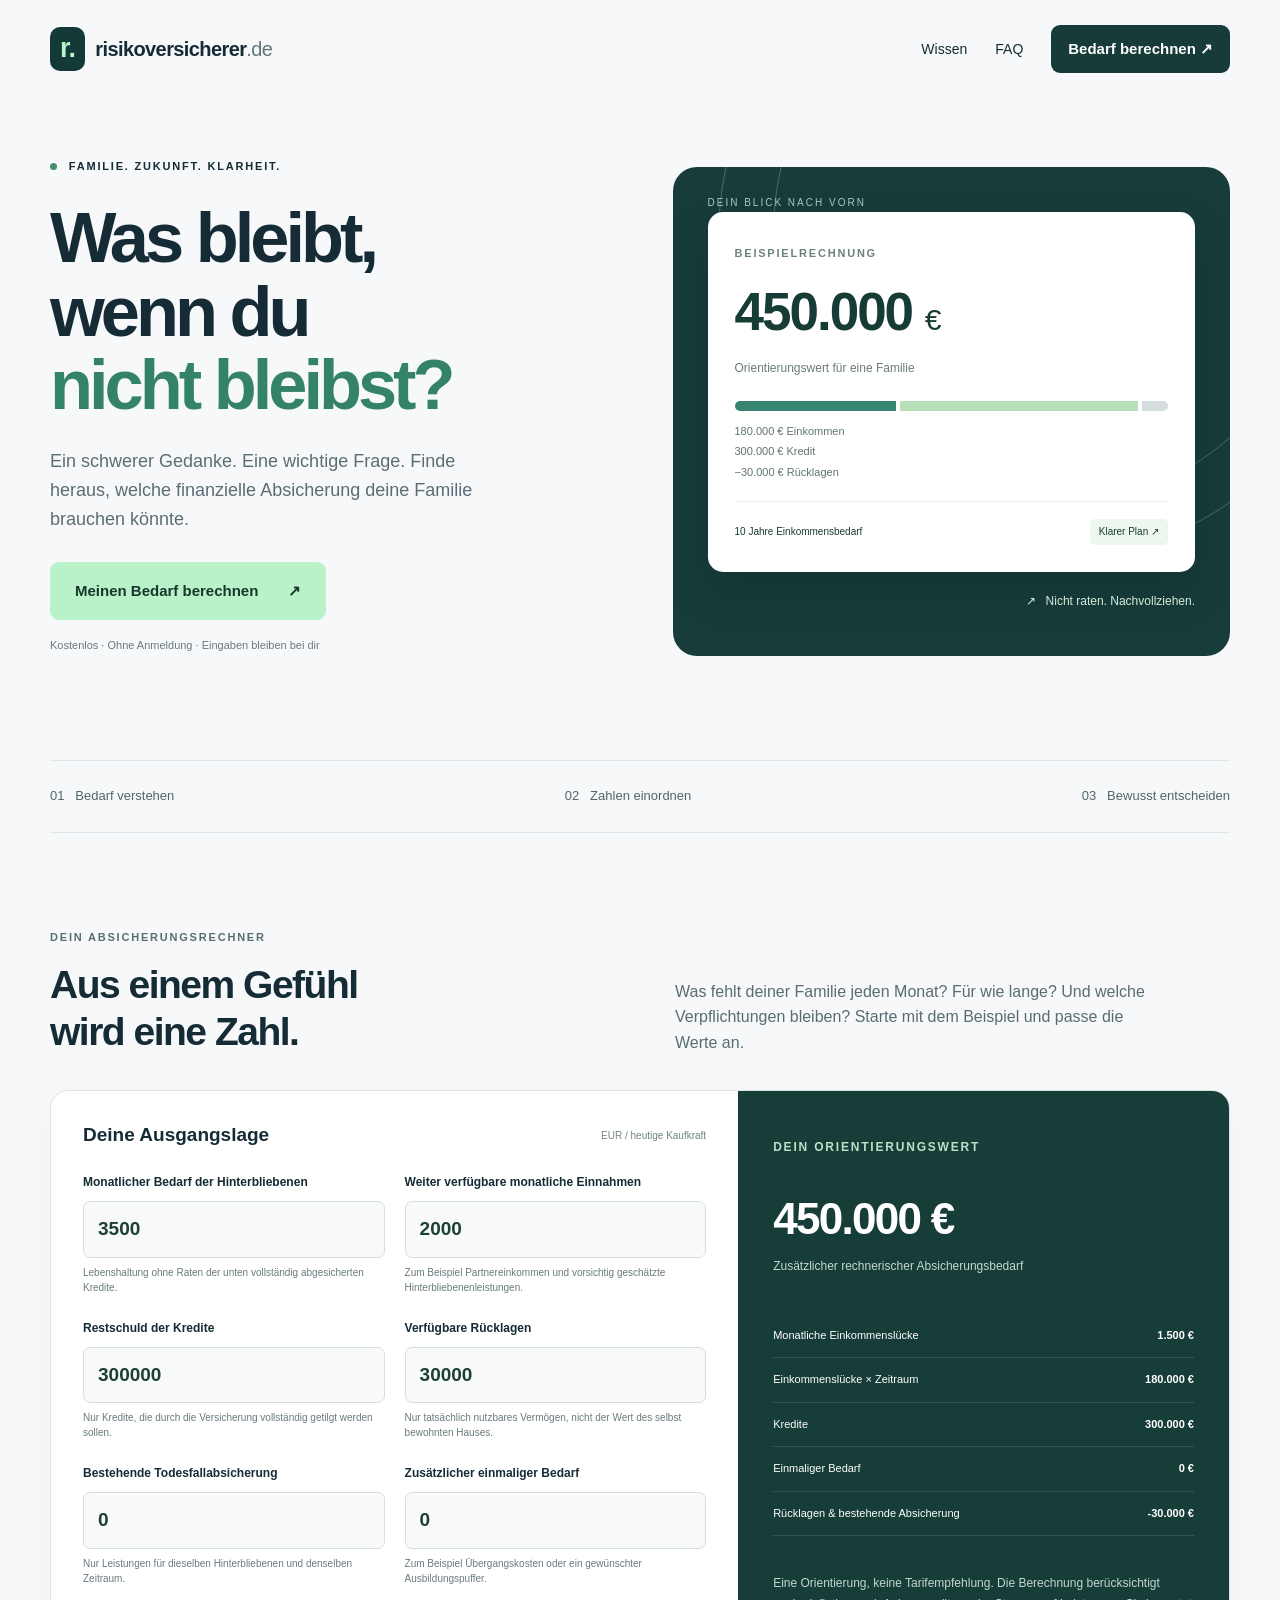
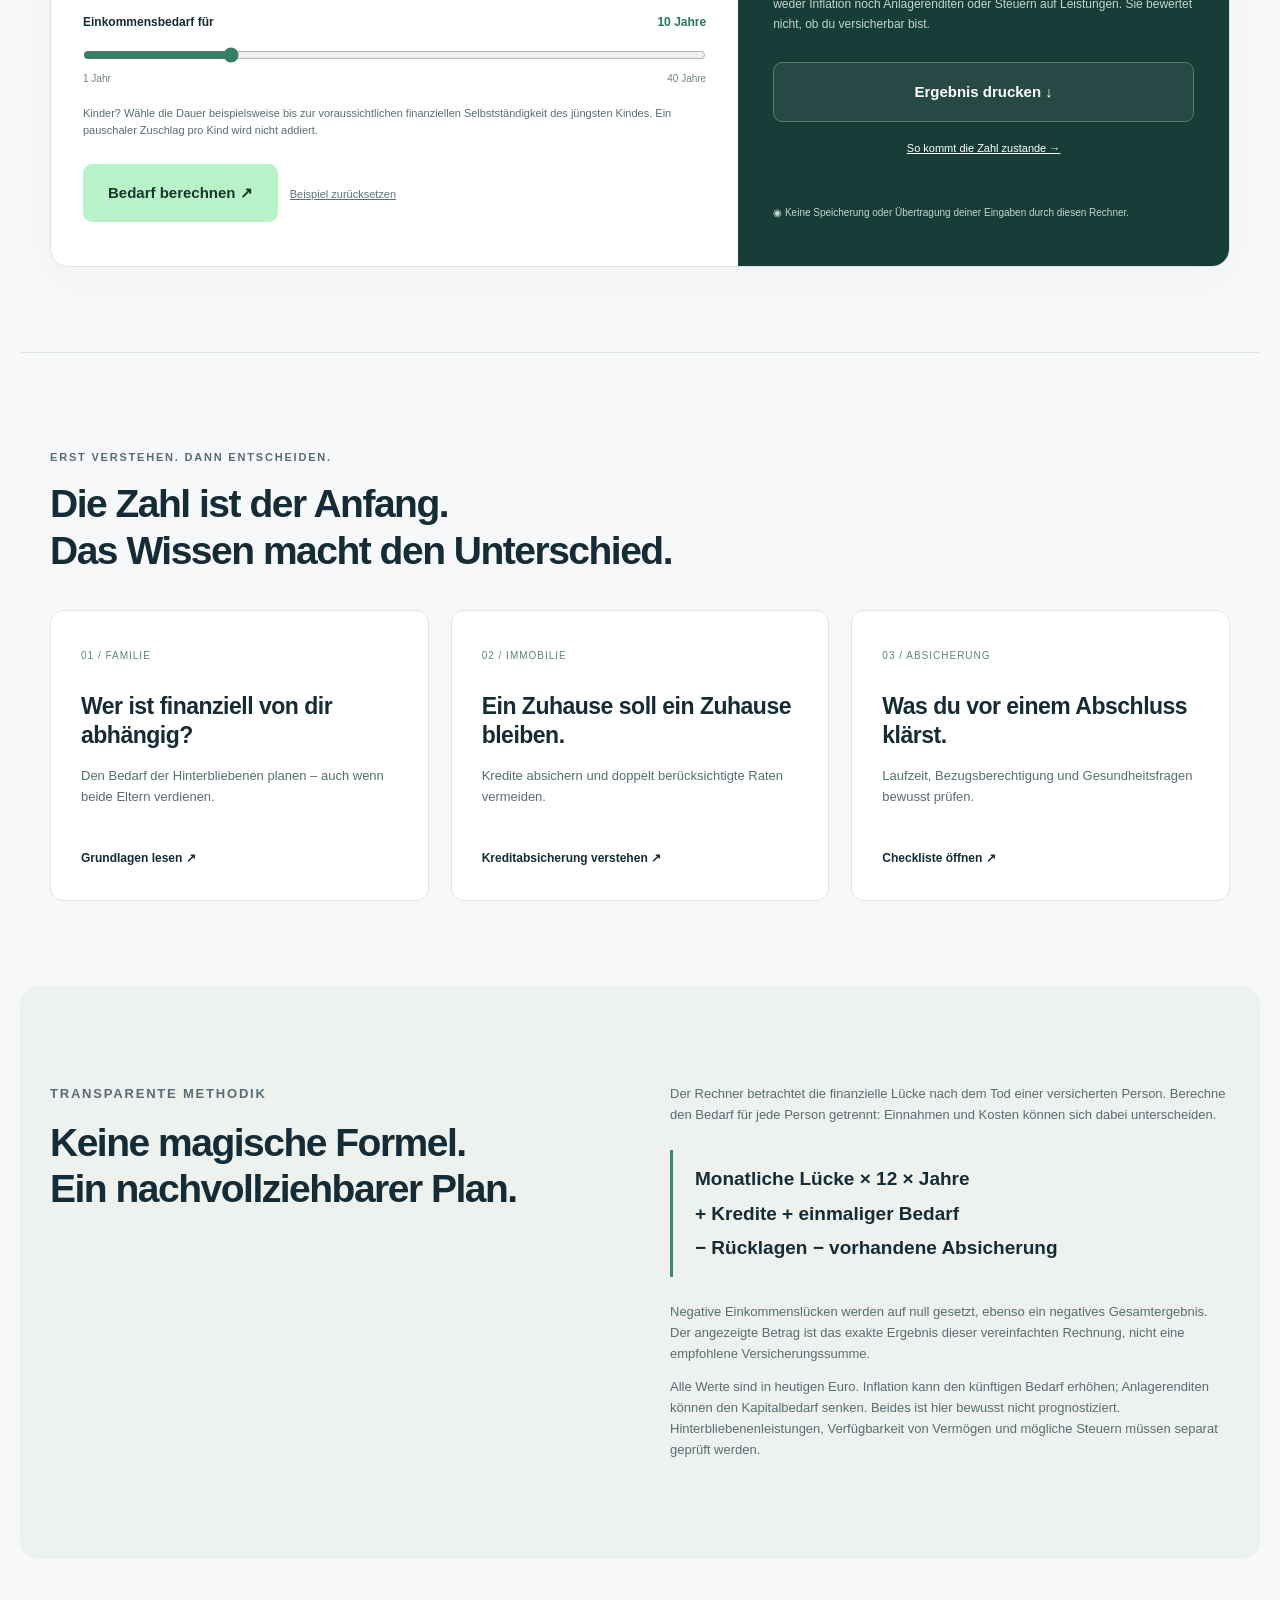
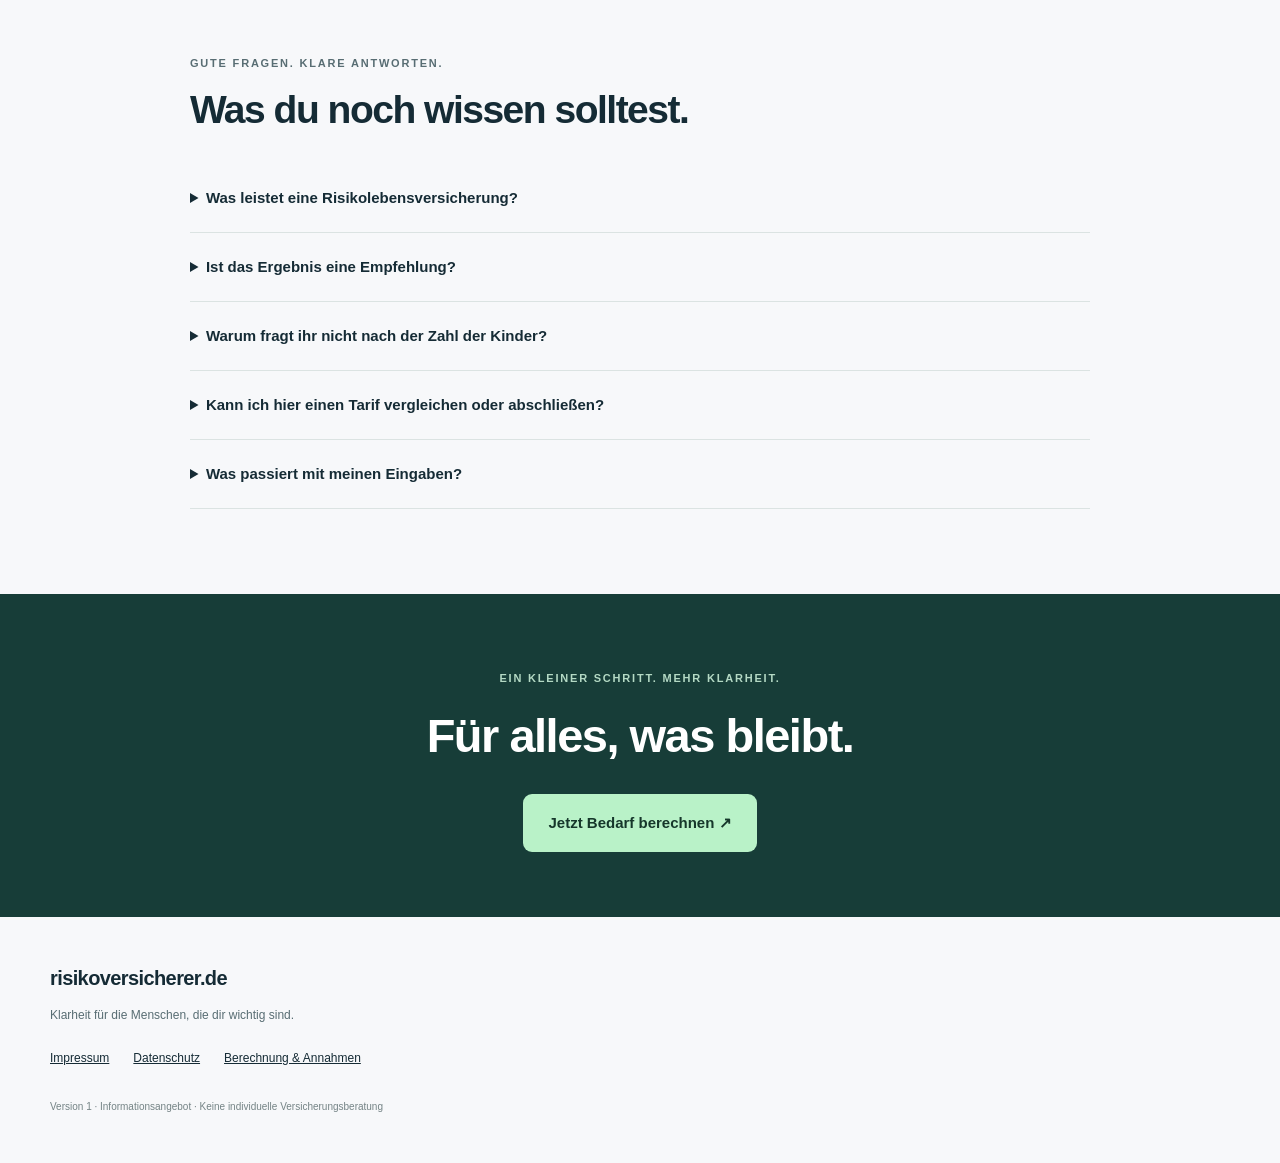
==== index.html @ a699d67f "Website-Dateien hinzufügen und README aktualisieren" ====
<!doctype html><html lang="de"><head><meta charset="utf-8"><meta name="viewport" content="width=device-width,initial-scale=1"><meta name="robots" content="noindex,nofollow"><meta name="description" content="Berechne einen Orientierungswert für den Absicherungsbedarf deiner Familie. Transparent, kostenlos und ohne Übertragung deiner Eingaben."><title>risikoversicherer.de – Klarheit für deine Familie</title><link rel="icon" href="assets/icon.svg" type="image/svg+xml"><link rel="stylesheet" href="assets/style.css"></head><body><a class="skip" href="#main">Zum Inhalt</a><header class="header"><a class="brand" href="index.html"><span class="logo">r.</span>risikoversicherer<span class="domain">.de</span></a><nav aria-label="Hauptnavigation"><a href="index.html#ratgeber">Wissen</a><a href="index.html#fragen">FAQ</a><a class="button small" href="index.html#rechner">Bedarf berechnen ↗</a></nav></header><main id="main"><section class="hero"><div><div class="eyebrow"><span></span> FAMILIE. ZUKUNFT. KLARHEIT.</div><h1>Was bleibt,<br>wenn du<br><em>nicht bleibst?</em></h1><p class="lead">Ein schwerer Gedanke. Eine wichtige Frage. Finde heraus, welche finanzielle Absicherung deine Familie brauchen könnte.</p><a class="button" href="#rechner">Meinen Bedarf berechnen <span>↗</span></a><p class="micro">Kostenlos · Ohne Anmeldung · Eingaben bleiben bei dir</p></div><div class="hero-visual" aria-label="Beispiel einer Absicherungsplanung"><div class="orbit orbit-one"></div><div class="orbit orbit-two"></div><div class="visual-label">DEIN BLICK NACH VORN</div><div class="example"><span class="eyebrow">BEISPIELRECHNUNG</span><div class="example-amount">450.000 <span>€</span></div><p>Orientierungswert für eine Familie</p><div class="segments"><span></span><span></span><span></span></div><div class="legend"><span>180.000 € Einkommen</span><span>300.000 € Kredit</span><span>−30.000 € Rücklagen</span></div><div class="example-bottom"><span>10 Jahre Einkommensbedarf</span><span class="badge">Klarer Plan ↗</span></div></div><div class="floating">↗ &nbsp; Nicht raten. Nachvollziehen.</div></div></section><div class="trust-strip"><span>01 &nbsp; Bedarf verstehen</span><span>02 &nbsp; Zahlen einordnen</span><span>03 &nbsp; Bewusst entscheiden</span></div>
<section id="rechner" class="section"><div class="section-heading"><div><p class="eyebrow">DEIN ABSICHERUNGSRECHNER</p><h2>Aus einem Gefühl<br>wird eine Zahl.</h2></div><p>Was fehlt deiner Familie jeden Monat? Für wie lange? Und welche Verpflichtungen bleiben? Starte mit dem Beispiel und passe die Werte an.</p></div><div class="calculator"><form id="calculator-form"><div class="form-head"><h3>Deine Ausgangslage</h3><span>EUR / heutige Kaufkraft</span></div><div class="fields"><label>Monatlicher Bedarf der Hinterbliebenen<input id="expenses" type="number" min="0" max="100000" step="1" value="3500" required><small>Lebenshaltung ohne Raten der unten vollständig abgesicherten Kredite.</small></label><label>Weiter verfügbare monatliche Einnahmen<input id="income" type="number" min="0" max="100000" step="1" value="2000" required><small>Zum Beispiel Partnereinkommen und vorsichtig geschätzte Hinterbliebenenleistungen.</small></label><label>Restschuld der Kredite<input id="debt" type="number" min="0" max="10000000" step="1" value="300000" required><small>Nur Kredite, die durch die Versicherung vollständig getilgt werden sollen.</small></label><label>Verfügbare Rücklagen<input id="assets" type="number" min="0" max="10000000" step="1" value="30000" required><small>Nur tatsächlich nutzbares Vermögen, nicht der Wert des selbst bewohnten Hauses.</small></label><label>Bestehende Todesfallabsicherung<input id="coverage" type="number" min="0" max="10000000" step="1" value="0" required><small>Nur Leistungen für dieselben Hinterbliebenen und denselben Zeitraum.</small></label><label>Zusätzlicher einmaliger Bedarf<input id="extra" type="number" min="0" max="1000000" step="1" value="0" required><small>Zum Beispiel Übergangskosten oder ein gewünschter Ausbildungspuffer.</small></label></div><label class="range-label" for="years">Einkommensbedarf für <strong><output id="years-value">10</output> Jahre</strong></label><input id="years" type="range" min="1" max="40" step="1" value="10"><div class="range-ends"><span>1 Jahr</span><span>40 Jahre</span></div><p class="hint">Kinder? Wähle die Dauer beispielsweise bis zur voraussichtlichen finanziellen Selbstständigkeit des jüngsten Kindes. Ein pauschaler Zuschlag pro Kind wird nicht addiert.</p><button class="button" type="submit">Bedarf berechnen ↗</button><button class="text-button" id="reset" type="button">Beispiel zurücksetzen</button><p id="error" role="alert"></p></form><aside class="result"><p class="eyebrow">DEIN ORIENTIERUNGSWERT</p><div aria-live="polite" aria-atomic="true"><h3 id="total">450.000 €</h3><p id="result-caption">Zusätzlicher rechnerischer Absicherungsbedarf</p></div><div class="result-lines"><div><span>Monatliche Einkommenslücke</span><strong id="gap">1.500 €</strong></div><div><span>Einkommenslücke × Zeitraum</span><strong id="replacement">180.000 €</strong></div><div><span>Kredite</span><strong id="debt-result">300.000 €</strong></div><div><span>Einmaliger Bedarf</span><strong id="extra-result">0 €</strong></div><div><span>Rücklagen & bestehende Absicherung</span><strong id="deductions">−30.000 €</strong></div></div><p class="result-note">Eine Orientierung, keine Tarifempfehlung. Die Berechnung berücksichtigt weder Inflation noch Anlagerenditen oder Steuern auf Leistungen. Sie bewertet nicht, ob du versicherbar bist.</p><button id="print" class="button secondary" type="button">Ergebnis drucken ↓</button><a class="result-link" href="#methodik">So kommt die Zahl zustande →</a><p class="privacy-note">◉ Keine Speicherung oder Übertragung deiner Eingaben durch diesen Rechner.</p></aside></div><noscript><p>Bitte aktiviere JavaScript für den Rechner. Formel: max(0, monatlicher Bedarf − Einnahmen) × 12 × Jahre + Kredite + Einmalbedarf − Rücklagen − bestehende Absicherung; mindestens 0 €.</p></noscript></section>
<section class="section knowledge" id="ratgeber"><p class="eyebrow">ERST VERSTEHEN. DANN ENTSCHEIDEN.</p><h2>Die Zahl ist der Anfang.<br>Das Wissen macht den Unterschied.</h2><div class="cards"><a href="ratgeber.html#familie"><span class="card-number">01 / FAMILIE</span><h3>Wer ist finanziell von dir abhängig?</h3><p>Den Bedarf der Hinterbliebenen planen – auch wenn beide Eltern verdienen.</p><span>Grundlagen lesen ↗</span></a><a href="ratgeber.html#immobilie"><span class="card-number">02 / IMMOBILIE</span><h3>Ein Zuhause soll ein Zuhause bleiben.</h3><p>Kredite absichern und doppelt berücksichtigte Raten vermeiden.</p><span>Kreditabsicherung verstehen ↗</span></a><a href="ratgeber.html#abschluss"><span class="card-number">03 / ABSICHERUNG</span><h3>Was du vor einem Abschluss klärst.</h3><p>Laufzeit, Bezugsberechtigung und Gesundheitsfragen bewusst prüfen.</p><span>Checkliste öffnen ↗</span></a></div></section>
<section id="methodik" class="section method"><div><p class="eyebrow">TRANSPARENTE METHODIK</p><h2>Keine magische Formel.<br>Ein nachvollziehbarer Plan.</h2></div><div><p>Der Rechner betrachtet die finanzielle Lücke nach dem Tod einer versicherten Person. Berechne den Bedarf für jede Person getrennt: Einnahmen und Kosten können sich dabei unterscheiden.</p><div class="formula">Monatliche Lücke × 12 × Jahre<br>+ Kredite + einmaliger Bedarf<br>− Rücklagen − vorhandene Absicherung</div><p>Negative Einkommenslücken werden auf null gesetzt, ebenso ein negatives Gesamtergebnis. Der angezeigte Betrag ist das exakte Ergebnis dieser vereinfachten Rechnung, nicht eine empfohlene Versicherungssumme.</p><p>Alle Werte sind in heutigen Euro. Inflation kann den künftigen Bedarf erhöhen; Anlagerenditen können den Kapitalbedarf senken. Beides ist hier bewusst nicht prognostiziert. Hinterbliebenenleistungen, Verfügbarkeit von Vermögen und mögliche Steuern müssen separat geprüft werden.</p></div></section>
<section class="section faq" id="fragen"><p class="eyebrow">GUTE FRAGEN. KLARE ANTWORTEN.</p><h2>Was du noch wissen solltest.</h2><details><summary>Was leistet eine Risikolebensversicherung?</summary><p>Sie sichert das Todesfallrisiko während einer vereinbarten Laufzeit ab. Die Bedingungen bestimmen, wann eine Leistung fällig wird. Sie dient grundsätzlich nicht dem Vermögensaufbau.</p></details><details><summary>Ist das Ergebnis eine Empfehlung?</summary><p>Nein. Es ist ein Rechenwert unter deinen Annahmen. Individuelle Beratung kann unter anderem Vertragsgestaltung, Gesundheitsprüfung, steuerliche Aspekte und vorhandene Ansprüche berücksichtigen.</p></details><details><summary>Warum fragt ihr nicht nach der Zahl der Kinder?</summary><p>Entscheidend sind die tatsächlichen Kosten und die benötigte Dauer. Kinder beeinflussen diese Werte, aber ein pauschaler Zuschlag würde bereits enthaltene Ausgaben möglicherweise doppelt zählen.</p></details><details><summary>Kann ich hier einen Tarif vergleichen oder abschließen?</summary><p>In Version 1 gibt es keinen Tarifvergleich und keine Vermittlung. Du kannst deinen Bedarf nachvollziehen und die Grundlagen lesen.</p></details><details><summary>Was passiert mit meinen Eingaben?</summary><p>Die Berechnung läuft in deinem Browser. Der Rechner sendet deine Werte nicht an einen Server und speichert sie nicht. Beim Neuladen erscheinen die Beispielwerte. Der Hostinganbieter verarbeitet technisch notwendige Zugriffsdaten.</p></details></section><section class="closing"><p class="eyebrow">EIN KLEINER SCHRITT. MEHR KLARHEIT.</p><h2>Für alles, was bleibt.</h2><a class="button" href="#rechner">Jetzt Bedarf berechnen ↗</a></section></main><script src="assets/calculator.js" defer></script><footer><a class="brand" href="index.html">risikoversicherer.de</a><p>Klarheit für die Menschen, die dir wichtig sind.</p><div><a href="impressum.html">Impressum</a><a href="datenschutz.html">Datenschutz</a><a href="index.html#methodik">Berechnung & Annahmen</a></div><small>Version 1 · Informationsangebot · Keine individuelle Versicherungsberatung</small></footer></body></html>
---- assets/style.css ----
*{box-sizing:border-box}html{scroll-behavior:smooth;scroll-padding-top:35px}body{margin:0;background:#f7f8fa;color:#152b35;font-family:Arial,Helvetica,sans-serif;line-height:1.6}a{color:inherit}button,input{font:inherit}a,button,input,summary{ -webkit-tap-highlight-color:transparent}a:focus-visible,button:focus-visible,input:focus-visible,summary:focus-visible{outline:3px solid #007e69;outline-offset:5px}.header{max-width:1240px;margin:auto;padding:25px 30px;display:flex;align-items:center;justify-content:space-between;gap:24px}.brand{display:flex;align-items:center;font-size:20px;font-weight:700;letter-spacing:-.6px;text-decoration:none}.logo{background:#143a38;color:#b8f6ca;padding:0 10px;border-radius:10px;margin-right:10px;font-size:27px}.domain{font-weight:400;color:#64757b}nav{display:flex;gap:28px;align-items:center}nav a{text-decoration:none;font-size:14px}.button{background:#b9f2c8;color:#16372b;border:0;border-radius:9px;display:inline-flex;justify-content:center;align-items:center;gap:30px;padding:17px 25px;text-decoration:none;font-weight:700;font-size:15px;cursor:pointer}.button:hover{background:#a0e8b4}.small{padding:12px 17px;background:#163b38;color:white}.hero{max-width:1240px;margin:20px auto 55px;padding:40px 30px;display:grid;grid-template-columns:1fr 1fr;gap:65px;align-items:center}.eyebrow{font-size:11px;font-weight:700;letter-spacing:1.8px}.eyebrow span{display:inline-block;width:7px;height:7px;border-radius:50%;background:#458f6a;margin-right:7px}h1{font-size:clamp(48px,5.5vw,76px);line-height:1.05;letter-spacing:-4px;margin:25px 0}h1 em{font-style:normal;color:#348269}.lead{font-size:18px;color:#5b6d74;max-width:470px;margin-bottom:28px}.micro{font-size:11px;color:#687a7e;margin-top:17px}.hero-visual{position:relative;min-height:470px;background:#173c39;border-radius:24px;overflow:hidden;display:flex;flex-direction:column;justify-content:center;padding:45px 35px;color:white}.visual-label{font-size:10px;letter-spacing:2px;position:absolute;top:28px;left:35px;color:#adccc0}.orbit{position:absolute;width:550px;height:550px;border:1px solid #47715a;border-radius:50%;left:100px;top:-210px}.orbit-two{width:650px;height:650px;left:45px;top:-255px}.example{position:relative;background:#fff;color:#173b35;border-radius:15px;padding:27px;box-shadow:0 20px 45px #071d2330}.example .eyebrow{color:#6b8279}.example-amount{font-size:53px;letter-spacing:-2px;font-weight:700;line-height:1.3;margin-top:14px}.example-amount span{font-size:30px;font-weight:400}.example p{font-size:12px;color:#6c7a7b}.segments{display:flex;height:10px;border-radius:8px;overflow:hidden;gap:4px;margin:22px 0 12px}.segments span:nth-child(1){background:#358571;width:38%}.segments span:nth-child(2){background:#b6dfba;width:56%}.segments span:nth-child(3){background:#d5dddf;width:6%}.legend{display:flex;flex-direction:column;font-size:11px;color:#617471;gap:3px}.example-bottom{margin-top:20px;padding-top:17px;border-top:1px solid #e8eeee;display:flex;justify-content:space-between;font-size:10px;align-items:center;gap:10px}.badge{background:#edf7ed;padding:5px 9px;border-radius:5px}.floating{position:relative;margin:20px 0 0 auto;font-size:12px;color:#d6ecdb}.trust-strip{max-width:1180px;margin:auto;border-block:1px solid #dde5e6;display:flex;justify-content:space-between;padding:25px 0;font-size:13px;color:#51666a}.section{max-width:1240px;margin:auto;padding:85px 30px}.section-heading{display:grid;grid-template-columns:1fr 1fr;gap:70px;align-items:end;margin-bottom:35px}h2{font-size:39px;line-height:1.2;letter-spacing:-1.5px;margin:15px 0 0}h3{line-height:1.3}p{color:#586d73}.section-heading>p{margin:0;max-width:470px}.calculator{display:grid;grid-template-columns:1.4fr 1fr;border:1px solid #dbe4e4;background:#fff;border-radius:18px;overflow:hidden;box-shadow:0 12px 45px #18343408}.calculator form{padding:32px}.form-head{display:flex;justify-content:space-between;align-items:center;gap:12px;margin-bottom:25px}.form-head h3{margin:0;font-size:19px}.form-head span{font-size:10px;color:#718186}.fields{display:grid;grid-template-columns:1fr 1fr;gap:24px 20px}label{font-size:12px;font-weight:700;display:block}input[type=number]{display:block;width:100%;margin:9px 0 7px;padding:12px 14px;font-size:19px;font-weight:700;background:#f8faf9;border:1px solid #d5dfdf;border-radius:7px;color:#1f4037}label small{display:block;font-size:10px;font-weight:400;color:#697a7f;line-height:1.5}.range-label{margin-top:27px;display:flex;justify-content:space-between}.range-label strong{color:#28745c}input[type=range]{width:100%;accent-color:#377f65;margin:15px 0 0}.range-ends{display:flex;justify-content:space-between;font-size:10px;color:#72868a}.hint{font-size:11px;margin:18px 0 24px}.text-button{background:none;border:0;font-size:11px;color:#5c7177;text-decoration:underline;cursor:pointer;padding:12px}.result{background:#173d38;color:white;padding:35px;display:flex;flex-direction:column}.result .eyebrow{color:#bcdfc9}.result h3{font-size:44px;letter-spacing:-1.7px;line-height:1.2;margin:23px 0 6px;overflow-wrap:anywhere}.result p{color:#c2d7ce;font-size:12px}.result-lines{margin:25px 0}.result-lines>div{display:flex;justify-content:space-between;gap:20px;font-size:11px;padding:13px 0;border-bottom:1px solid #ffffff20}.result-lines strong{white-space:nowrap}.result-note{line-height:1.7}.secondary{background:#ffffff10;border:1px solid #5b7b6d;color:white;margin-top:15px}.secondary:hover{background:#ffffff20}.result-link{font-size:11px;text-align:center;margin-top:18px}.privacy-note{margin-top:auto!important;padding-top:28px;font-size:10px!important}.knowledge{border-top:1px solid #dde5e6}.cards{display:grid;grid-template-columns:repeat(3,1fr);gap:22px;margin-top:35px}.cards a{padding:30px;background:white;border:1px solid #e0e7e5;border-radius:13px;text-decoration:none;transition:transform .15s}.cards a:hover{transform:translateY(-4px)}.card-number{font-size:10px;letter-spacing:1px;color:#5d8877}.cards h3{font-size:23px;letter-spacing:-.5px;margin:25px 0 15px}.cards p{font-size:13px;min-height:65px}.cards a>span:last-child{font-size:12px;font-weight:700}.method{display:grid;grid-template-columns:1fr 1fr;gap:60px;background:#edf2ee;border-radius:18px}.method p{font-size:13px}.formula{font-size:19px;font-weight:700;line-height:1.8;border-left:3px solid #3c8b6b;padding:12px 22px;margin:25px 0}.faq{max-width:960px}details{border-bottom:1px solid #dbe3e2;padding:22px 0}details:first-of-type{margin-top:30px}summary{font-weight:700;cursor:pointer;font-size:15px}details p{font-size:14px;max-width:700px}.closing{text-align:center;background:#173d38;color:#fff;padding:65px 25px}.closing .eyebrow{color:#b4d9c4}.closing h2{font-size:47px;margin:20px 0 30px}footer{max-width:1240px;margin:auto;padding:45px 30px}footer p{font-size:12px}footer div{display:flex;gap:24px;margin:24px 0;font-size:12px}footer small{font-size:10px;color:#748385}.skip{position:absolute;left:10px;top:-100px;background:white;padding:10px;z-index:9}.skip:focus{top:10px}.article{max-width:850px;min-height:60vh;margin:35px auto;padding:30px}.article h1{font-size:46px}.article h2{font-size:26px;margin-top:45px}.article p,.article li{font-size:15px}.notice{background:#fff3da;padding:20px;border-radius:10px;color:#594423}#error{color:#ae2626;font-size:12px}@media(max-width:850px){.hero{gap:30px}.hero-visual{padding:30px 22px;min-height:430px}.example-amount{font-size:43px}.calculator{grid-template-columns:1fr}.result h3{font-size:45px}.cards{gap:12px}.cards a{padding:20px}.method{margin:0 20px}.header nav{gap:16px}.brand{font-size:17px}}@media(max-width:620px){.header{padding:20px;align-items:flex-start}nav>a:not(.button){display:none}.header .brand .domain{display:none}.logo{font-size:21px;margin-right:7px}.small{font-size:11px;padding:10px}.hero{grid-template-columns:1fr;margin:0 0 25px;padding:30px 20px;gap:30px}h1{font-size:57px;letter-spacing:-3px}.hero-visual{min-height:350px;padding:55px 25px 25px}.trust-strip{margin:0 20px;font-size:10px;gap:12px}.section{padding:55px 20px}.section-heading{grid-template-columns:1fr;gap:20px}h2{font-size:31px}.calculator form,.result{padding:24px}.fields{gap:20px 15px}.fields label{font-size:11px}.form-head{align-items:flex-start}.cards{grid-template-columns:1fr}.cards p{min-height:0}.method{grid-template-columns:1fr;gap:20px;padding:30px 24px}.article{padding:20px}.article h1{font-size:37px}footer div{flex-wrap:wrap}.closing h2{font-size:38px}}@media(prefers-reduced-motion:reduce){html{scroll-behavior:auto}.cards a{transition:none}}@media print{.header,.hero,.trust-strip,.knowledge,.method,.faq,.closing,footer,.button,.text-button,.result-link{display:none!important}.section{padding:0}.calculator{grid-template-columns:1fr 1fr;box-shadow:none}.result{background:white;color:black}.result p,.result .eyebrow{color:#333}.result-lines>div{border-color:#ccc}.calculator form{padding:12px}.fields{gap:12px}input{border:none!important}body{background:white}.privacy-note{display:none}.section-heading{margin-bottom:20px}h2{font-size:25px}}
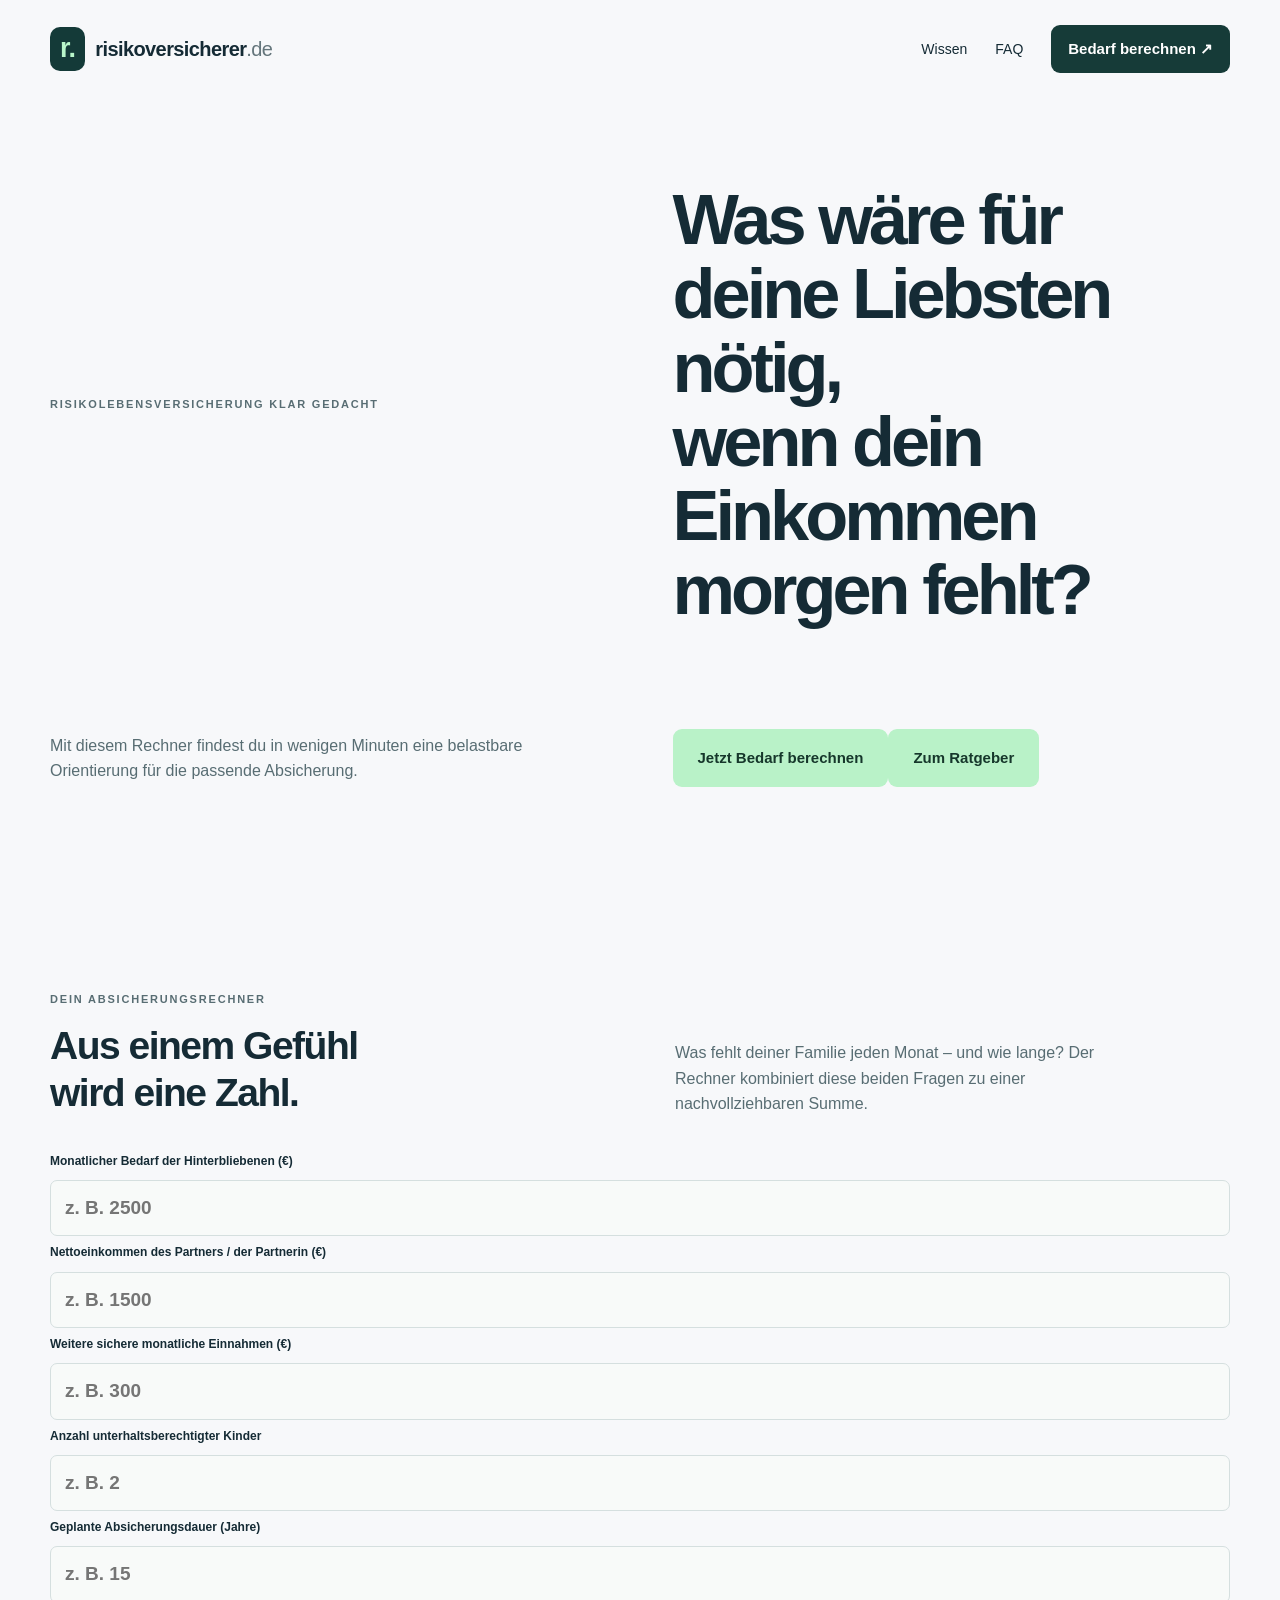
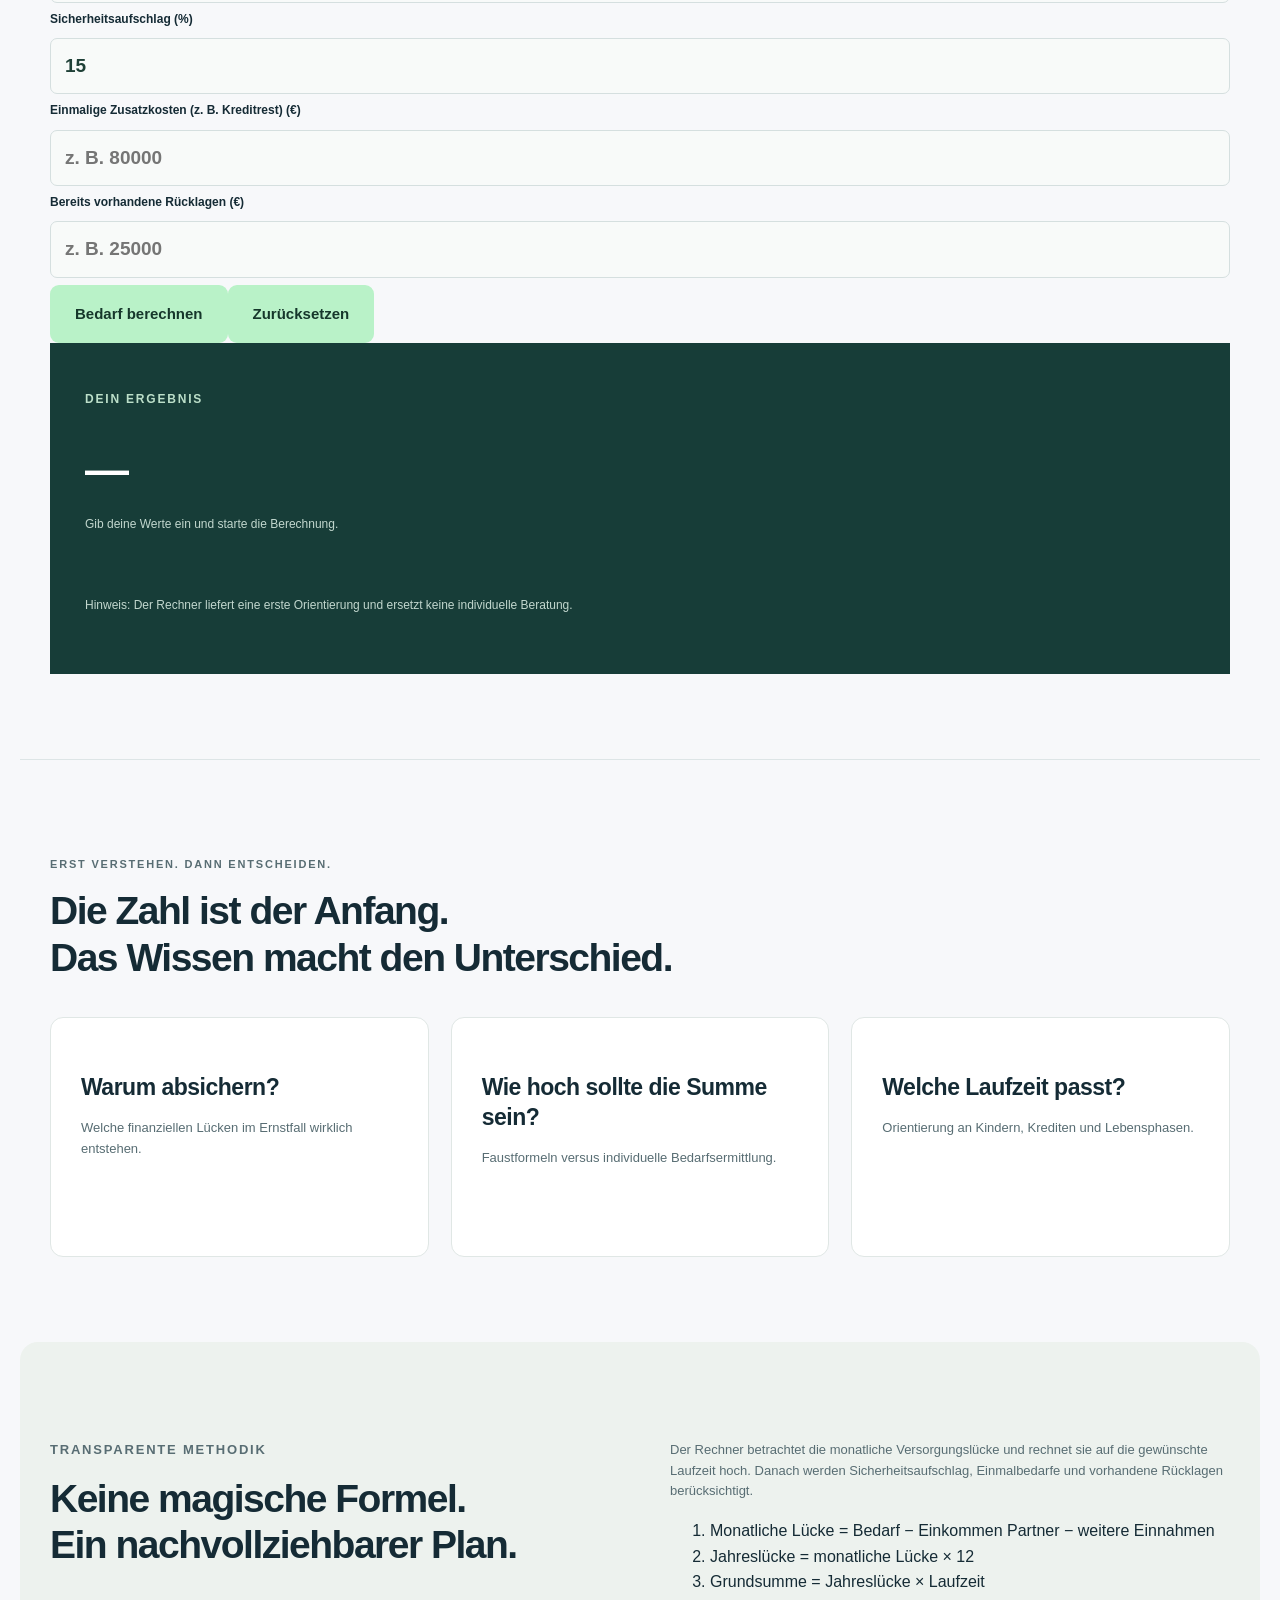
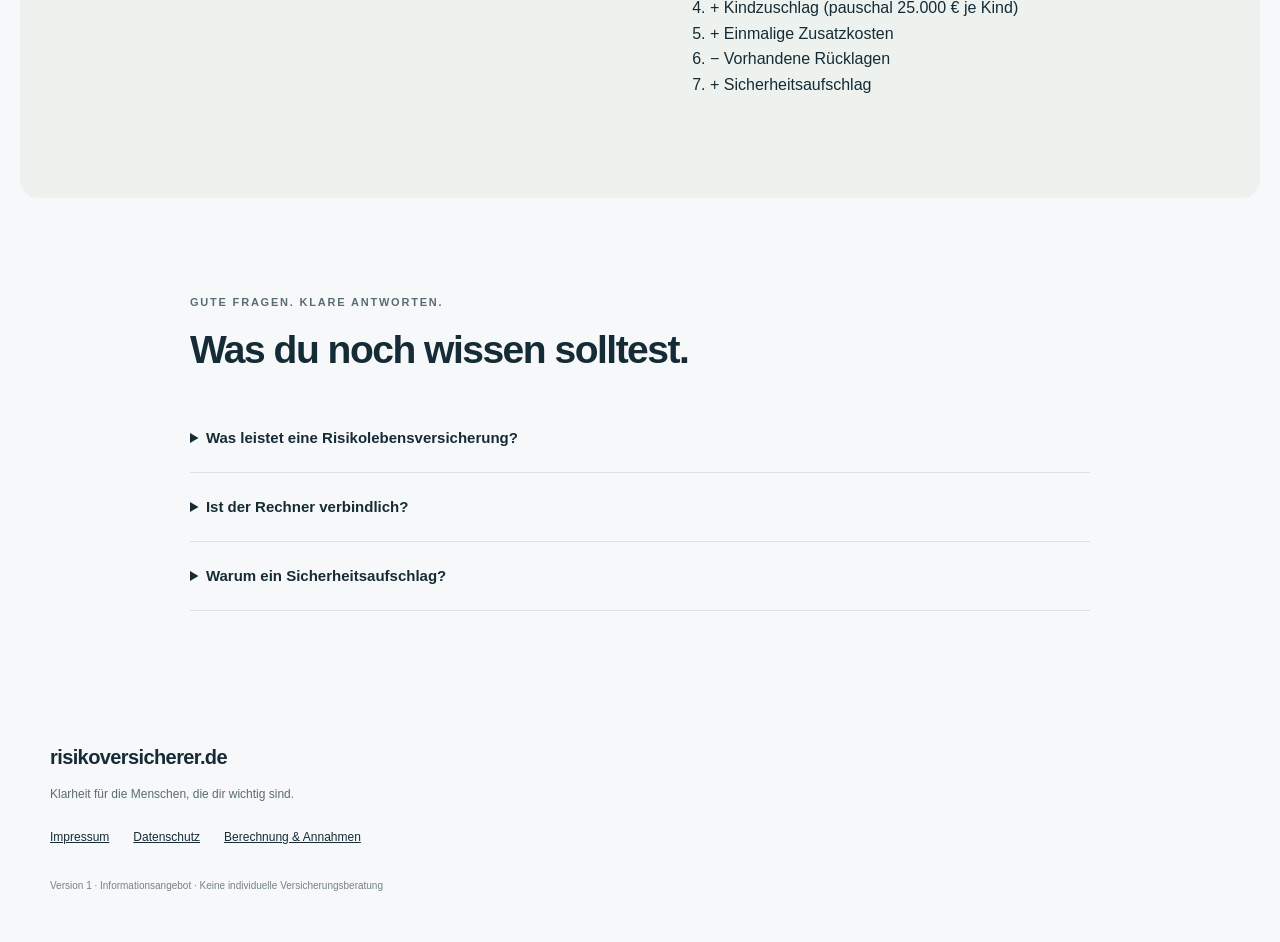
==== commit 798f9829: "Prepare site for search engine indexing: robots, canonical URLs, and sitemap for indexable pages" ====
--- a/index.html
+++ b/index.html
@@ -1,5 +1 @@
-<!doctype html><html lang="de"><head><meta charset="utf-8"><meta name="viewport" content="width=device-width,initial-scale=1"><meta name="robots" content="noindex,nofollow"><meta name="description" content="Berechne einen Orientierungswert für den Absicherungsbedarf deiner Familie. Transparent, kostenlos und ohne Übertragung deiner Eingaben."><title>risikoversicherer.de – Klarheit für deine Familie</title><link rel="icon" href="assets/icon.svg" type="image/svg+xml"><link rel="stylesheet" href="assets/style.css"></head><body><a class="skip" href="#main">Zum Inhalt</a><header class="header"><a class="brand" href="index.html"><span class="logo">r.</span>risikoversicherer<span class="domain">.de</span></a><nav aria-label="Hauptnavigation"><a href="index.html#ratgeber">Wissen</a><a href="index.html#fragen">FAQ</a><a class="button small" href="index.html#rechner">Bedarf berechnen ↗</a></nav></header><main id="main"><section class="hero"><div><div class="eyebrow"><span></span> FAMILIE. ZUKUNFT. KLARHEIT.</div><h1>Was bleibt,<br>wenn du<br><em>nicht bleibst?</em></h1><p class="lead">Ein schwerer Gedanke. Eine wichtige Frage. Finde heraus, welche finanzielle Absicherung deine Familie brauchen könnte.</p><a class="button" href="#rechner">Meinen Bedarf berechnen <span>↗</span></a><p class="micro">Kostenlos · Ohne Anmeldung · Eingaben bleiben bei dir</p></div><div class="hero-visual" aria-label="Beispiel einer Absicherungsplanung"><div class="orbit orbit-one"></div><div class="orbit orbit-two"></div><div class="visual-label">DEIN BLICK NACH VORN</div><div class="example"><span class="eyebrow">BEISPIELRECHNUNG</span><div class="example-amount">450.000 <span>€</span></div><p>Orientierungswert für eine Familie</p><div class="segments"><span></span><span></span><span></span></div><div class="legend"><span>180.000 € Einkommen</span><span>300.000 € Kredit</span><span>−30.000 € Rücklagen</span></div><div class="example-bottom"><span>10 Jahre Einkommensbedarf</span><span class="badge">Klarer Plan ↗</span></div></div><div class="floating">↗ &nbsp; Nicht raten. Nachvollziehen.</div></div></section><div class="trust-strip"><span>01 &nbsp; Bedarf verstehen</span><span>02 &nbsp; Zahlen einordnen</span><span>03 &nbsp; Bewusst entscheiden</span></div>
-<section id="rechner" class="section"><div class="section-heading"><div><p class="eyebrow">DEIN ABSICHERUNGSRECHNER</p><h2>Aus einem Gefühl<br>wird eine Zahl.</h2></div><p>Was fehlt deiner Familie jeden Monat? Für wie lange? Und welche Verpflichtungen bleiben? Starte mit dem Beispiel und passe die Werte an.</p></div><div class="calculator"><form id="calculator-form"><div class="form-head"><h3>Deine Ausgangslage</h3><span>EUR / heutige Kaufkraft</span></div><div class="fields"><label>Monatlicher Bedarf der Hinterbliebenen<input id="expenses" type="number" min="0" max="100000" step="1" value="3500" required><small>Lebenshaltung ohne Raten der unten vollständig abgesicherten Kredite.</small></label><label>Weiter verfügbare monatliche Einnahmen<input id="income" type="number" min="0" max="100000" step="1" value="2000" required><small>Zum Beispiel Partnereinkommen und vorsichtig geschätzte Hinterbliebenenleistungen.</small></label><label>Restschuld der Kredite<input id="debt" type="number" min="0" max="10000000" step="1" value="300000" required><small>Nur Kredite, die durch die Versicherung vollständig getilgt werden sollen.</small></label><label>Verfügbare Rücklagen<input id="assets" type="number" min="0" max="10000000" step="1" value="30000" required><small>Nur tatsächlich nutzbares Vermögen, nicht der Wert des selbst bewohnten Hauses.</small></label><label>Bestehende Todesfallabsicherung<input id="coverage" type="number" min="0" max="10000000" step="1" value="0" required><small>Nur Leistungen für dieselben Hinterbliebenen und denselben Zeitraum.</small></label><label>Zusätzlicher einmaliger Bedarf<input id="extra" type="number" min="0" max="1000000" step="1" value="0" required><small>Zum Beispiel Übergangskosten oder ein gewünschter Ausbildungspuffer.</small></label></div><label class="range-label" for="years">Einkommensbedarf für <strong><output id="years-value">10</output> Jahre</strong></label><input id="years" type="range" min="1" max="40" step="1" value="10"><div class="range-ends"><span>1 Jahr</span><span>40 Jahre</span></div><p class="hint">Kinder? Wähle die Dauer beispielsweise bis zur voraussichtlichen finanziellen Selbstständigkeit des jüngsten Kindes. Ein pauschaler Zuschlag pro Kind wird nicht addiert.</p><button class="button" type="submit">Bedarf berechnen ↗</button><button class="text-button" id="reset" type="button">Beispiel zurücksetzen</button><p id="error" role="alert"></p></form><aside class="result"><p class="eyebrow">DEIN ORIENTIERUNGSWERT</p><div aria-live="polite" aria-atomic="true"><h3 id="total">450.000 €</h3><p id="result-caption">Zusätzlicher rechnerischer Absicherungsbedarf</p></div><div class="result-lines"><div><span>Monatliche Einkommenslücke</span><strong id="gap">1.500 €</strong></div><div><span>Einkommenslücke × Zeitraum</span><strong id="replacement">180.000 €</strong></div><div><span>Kredite</span><strong id="debt-result">300.000 €</strong></div><div><span>Einmaliger Bedarf</span><strong id="extra-result">0 €</strong></div><div><span>Rücklagen & bestehende Absicherung</span><strong id="deductions">−30.000 €</strong></div></div><p class="result-note">Eine Orientierung, keine Tarifempfehlung. Die Berechnung berücksichtigt weder Inflation noch Anlagerenditen oder Steuern auf Leistungen. Sie bewertet nicht, ob du versicherbar bist.</p><button id="print" class="button secondary" type="button">Ergebnis drucken ↓</button><a class="result-link" href="#methodik">So kommt die Zahl zustande →</a><p class="privacy-note">◉ Keine Speicherung oder Übertragung deiner Eingaben durch diesen Rechner.</p></aside></div><noscript><p>Bitte aktiviere JavaScript für den Rechner. Formel: max(0, monatlicher Bedarf − Einnahmen) × 12 × Jahre + Kredite + Einmalbedarf − Rücklagen − bestehende Absicherung; mindestens 0 €.</p></noscript></section>
-<section class="section knowledge" id="ratgeber"><p class="eyebrow">ERST VERSTEHEN. DANN ENTSCHEIDEN.</p><h2>Die Zahl ist der Anfang.<br>Das Wissen macht den Unterschied.</h2><div class="cards"><a href="ratgeber.html#familie"><span class="card-number">01 / FAMILIE</span><h3>Wer ist finanziell von dir abhängig?</h3><p>Den Bedarf der Hinterbliebenen planen – auch wenn beide Eltern verdienen.</p><span>Grundlagen lesen ↗</span></a><a href="ratgeber.html#immobilie"><span class="card-number">02 / IMMOBILIE</span><h3>Ein Zuhause soll ein Zuhause bleiben.</h3><p>Kredite absichern und doppelt berücksichtigte Raten vermeiden.</p><span>Kreditabsicherung verstehen ↗</span></a><a href="ratgeber.html#abschluss"><span class="card-number">03 / ABSICHERUNG</span><h3>Was du vor einem Abschluss klärst.</h3><p>Laufzeit, Bezugsberechtigung und Gesundheitsfragen bewusst prüfen.</p><span>Checkliste öffnen ↗</span></a></div></section>
-<section id="methodik" class="section method"><div><p class="eyebrow">TRANSPARENTE METHODIK</p><h2>Keine magische Formel.<br>Ein nachvollziehbarer Plan.</h2></div><div><p>Der Rechner betrachtet die finanzielle Lücke nach dem Tod einer versicherten Person. Berechne den Bedarf für jede Person getrennt: Einnahmen und Kosten können sich dabei unterscheiden.</p><div class="formula">Monatliche Lücke × 12 × Jahre<br>+ Kredite + einmaliger Bedarf<br>− Rücklagen − vorhandene Absicherung</div><p>Negative Einkommenslücken werden auf null gesetzt, ebenso ein negatives Gesamtergebnis. Der angezeigte Betrag ist das exakte Ergebnis dieser vereinfachten Rechnung, nicht eine empfohlene Versicherungssumme.</p><p>Alle Werte sind in heutigen Euro. Inflation kann den künftigen Bedarf erhöhen; Anlagerenditen können den Kapitalbedarf senken. Beides ist hier bewusst nicht prognostiziert. Hinterbliebenenleistungen, Verfügbarkeit von Vermögen und mögliche Steuern müssen separat geprüft werden.</p></div></section>
-<section class="section faq" id="fragen"><p class="eyebrow">GUTE FRAGEN. KLARE ANTWORTEN.</p><h2>Was du noch wissen solltest.</h2><details><summary>Was leistet eine Risikolebensversicherung?</summary><p>Sie sichert das Todesfallrisiko während einer vereinbarten Laufzeit ab. Die Bedingungen bestimmen, wann eine Leistung fällig wird. Sie dient grundsätzlich nicht dem Vermögensaufbau.</p></details><details><summary>Ist das Ergebnis eine Empfehlung?</summary><p>Nein. Es ist ein Rechenwert unter deinen Annahmen. Individuelle Beratung kann unter anderem Vertragsgestaltung, Gesundheitsprüfung, steuerliche Aspekte und vorhandene Ansprüche berücksichtigen.</p></details><details><summary>Warum fragt ihr nicht nach der Zahl der Kinder?</summary><p>Entscheidend sind die tatsächlichen Kosten und die benötigte Dauer. Kinder beeinflussen diese Werte, aber ein pauschaler Zuschlag würde bereits enthaltene Ausgaben möglicherweise doppelt zählen.</p></details><details><summary>Kann ich hier einen Tarif vergleichen oder abschließen?</summary><p>In Version 1 gibt es keinen Tarifvergleich und keine Vermittlung. Du kannst deinen Bedarf nachvollziehen und die Grundlagen lesen.</p></details><details><summary>Was passiert mit meinen Eingaben?</summary><p>Die Berechnung läuft in deinem Browser. Der Rechner sendet deine Werte nicht an einen Server und speichert sie nicht. Beim Neuladen erscheinen die Beispielwerte. Der Hostinganbieter verarbeitet technisch notwendige Zugriffsdaten.</p></details></section><section class="closing"><p class="eyebrow">EIN KLEINER SCHRITT. MEHR KLARHEIT.</p><h2>Für alles, was bleibt.</h2><a class="button" href="#rechner">Jetzt Bedarf berechnen ↗</a></section></main><script src="assets/calculator.js" defer></script><footer><a class="brand" href="index.html">risikoversicherer.de</a><p>Klarheit für die Menschen, die dir wichtig sind.</p><div><a href="impressum.html">Impressum</a><a href="datenschutz.html">Datenschutz</a><a href="index.html#methodik">Berechnung & Annahmen</a></div><small>Version 1 · Informationsangebot · Keine individuelle Versicherungsberatung</small></footer></body></html>+<!doctype html><html lang="de"><head><meta charset="utf-8"><meta name="viewport" content="width=device-width,initial-scale=1"><meta name="robots" content="index,follow"><link rel="canonical" href="https://www.risikoversicherer.de/"><meta name="description" content="Risikolebensversicherung Rechner"><title>Risikoversicherer – Risikolebensversicherung Rechner</title><link rel="icon" href="assets/icon.svg" type="image/svg+xml"><link rel="stylesheet" href="assets/style.css"></head><body><a class="skip" href="#main">Zum Inhalt</a><header class="header"><a class="brand" href="index.html"><span class="logo">r.</span>risikoversicherer<span class="domain">.de</span></a><nav aria-label="Hauptnavigation"><a href="#ratgeber">Wissen</a><a href="#fragen">FAQ</a><a class="button small" href="#rechner">Bedarf berechnen ↗</a></nav></header><main id="main"><section class="hero"><p class="eyebrow">RISIKOLEBENSVERSICHERUNG KLAR GEDACHT</p><h1>Was wäre für deine Liebsten nötig,<br>wenn dein Einkommen morgen fehlt?</h1><p>Mit diesem Rechner findest du in wenigen Minuten eine belastbare Orientierung für die passende Absicherung.</p><div class="cta-row"><a class="button" href="#rechner">Jetzt Bedarf berechnen</a><a class="button ghost" href="ratgeber.html">Zum Ratgeber</a></div></section><section id="rechner" class="section"><div class="section-heading"><div><p class="eyebrow">DEIN ABSICHERUNGSRECHNER</p><h2>Aus einem Gefühl<br>wird eine Zahl.</h2></div><p>Was fehlt deiner Familie jeden Monat – und wie lange? Der Rechner kombiniert diese beiden Fragen zu einer nachvollziehbaren Summe.</p></div><form id="calculator" novalidate><div class="grid"><label>Monatlicher Bedarf der Hinterbliebenen (€)<input type="number" id="bedarf" inputmode="decimal" min="0" step="100" placeholder="z. B. 2500" required></label><label>Nettoeinkommen des Partners / der Partnerin (€)<input type="number" id="partner" inputmode="decimal" min="0" step="100" placeholder="z. B. 1500"></label><label>Weitere sichere monatliche Einnahmen (€)<input type="number" id="weitere" inputmode="decimal" min="0" step="50" placeholder="z. B. 300"></label><label>Anzahl unterhaltsberechtigter Kinder<input type="number" id="kinder" inputmode="numeric" min="0" step="1" placeholder="z. B. 2"></label><label>Geplante Absicherungsdauer (Jahre)<input type="number" id="jahre" inputmode="numeric" min="1" step="1" placeholder="z. B. 15" required></label><label>Sicherheitsaufschlag (%)<input type="number" id="aufschlag" inputmode="decimal" min="0" step="1" value="15"></label><label>Einmalige Zusatzkosten (z. B. Kreditrest) (€)<input type="number" id="einmalig" inputmode="decimal" min="0" step="500" placeholder="z. B. 80000"></label><label>Bereits vorhandene Rücklagen (€)<input type="number" id="ruecklagen" inputmode="decimal" min="0" step="500" placeholder="z. B. 25000"></label></div><div class="actions"><button type="submit" class="button">Bedarf berechnen</button><button type="button" id="reset" class="button ghost">Zurücksetzen</button></div></form><section class="result" aria-live="polite"><p class="eyebrow">DEIN ERGEBNIS</p><h3 id="summe">—</h3><p id="erklaerung">Gib deine Werte ein und starte die Berechnung.</p><ul id="details"></ul><p class="hint">Hinweis: Der Rechner liefert eine erste Orientierung und ersetzt keine individuelle Beratung.</p></section></section><section class="section knowledge" id="ratgeber"><p class="eyebrow">ERST VERSTEHEN. DANN ENTSCHEIDEN.</p><h2>Die Zahl ist der Anfang.<br>Das Wissen macht den Unterschied.</h2><div class="cards"><a class="card" href="ratgeber.html#warum"><h3>Warum absichern?</h3><p>Welche finanziellen Lücken im Ernstfall wirklich entstehen.</p></a><a class="card" href="ratgeber.html#hoehe"><h3>Wie hoch sollte die Summe sein?</h3><p>Faustformeln versus individuelle Bedarfsermittlung.</p></a><a class="card" href="ratgeber.html#laufzeit"><h3>Welche Laufzeit passt?</h3><p>Orientierung an Kindern, Krediten und Lebensphasen.</p></a></div></section><section id="methodik" class="section method"><div><p class="eyebrow">TRANSPARENTE METHODIK</p><h2>Keine magische Formel.<br>Ein nachvollziehbarer Plan.</h2></div><div><p>Der Rechner betrachtet die monatliche Versorgungslücke und rechnet sie auf die gewünschte Laufzeit hoch. Danach werden Sicherheitsaufschlag, Einmalbedarfe und vorhandene Rücklagen berücksichtigt.</p><ol><li>Monatliche Lücke = Bedarf − Einkommen Partner − weitere Einnahmen</li><li>Jahreslücke = monatliche Lücke × 12</li><li>Grundsumme = Jahreslücke × Laufzeit</li><li>+ Kindzuschlag (pauschal 25.000 € je Kind)</li><li>+ Einmalige Zusatzkosten</li><li>− Vorhandene Rücklagen</li><li>+ Sicherheitsaufschlag</li></ol></div></section><section class="section faq" id="fragen"><p class="eyebrow">GUTE FRAGEN. KLARE ANTWORTEN.</p><h2>Was du noch wissen solltest.</h2><details><summary>Was leistet eine Risikolebensversicherung?</summary><p>Sie zahlt im Todesfall der versicherten Person eine vereinbarte Summe an die benannte begünstigte Person aus.</p></details><details><summary>Ist der Rechner verbindlich?</summary><p>Nein. Das Ergebnis ist eine Orientierung auf Basis deiner Eingaben und vereinfachter Annahmen.</p></details><details><summary>Warum ein Sicherheitsaufschlag?</summary><p>Damit Inflation, unerwartete Kosten oder Einkommensschwankungen besser abgefedert werden.</p></details></section></main><footer><a class="brand" href="index.html">risikoversicherer.de</a><p>Klarheit für die Menschen, die dir wichtig sind.</p><div><a href="impressum.html">Impressum</a><a href="datenschutz.html">Datenschutz</a><a href="#methodik">Berechnung &amp; Annahmen</a></div><small>Version 1 · Informationsangebot · Keine individuelle Versicherungsberatung</small></footer><script src="assets/calculator.js"></script></body></html>
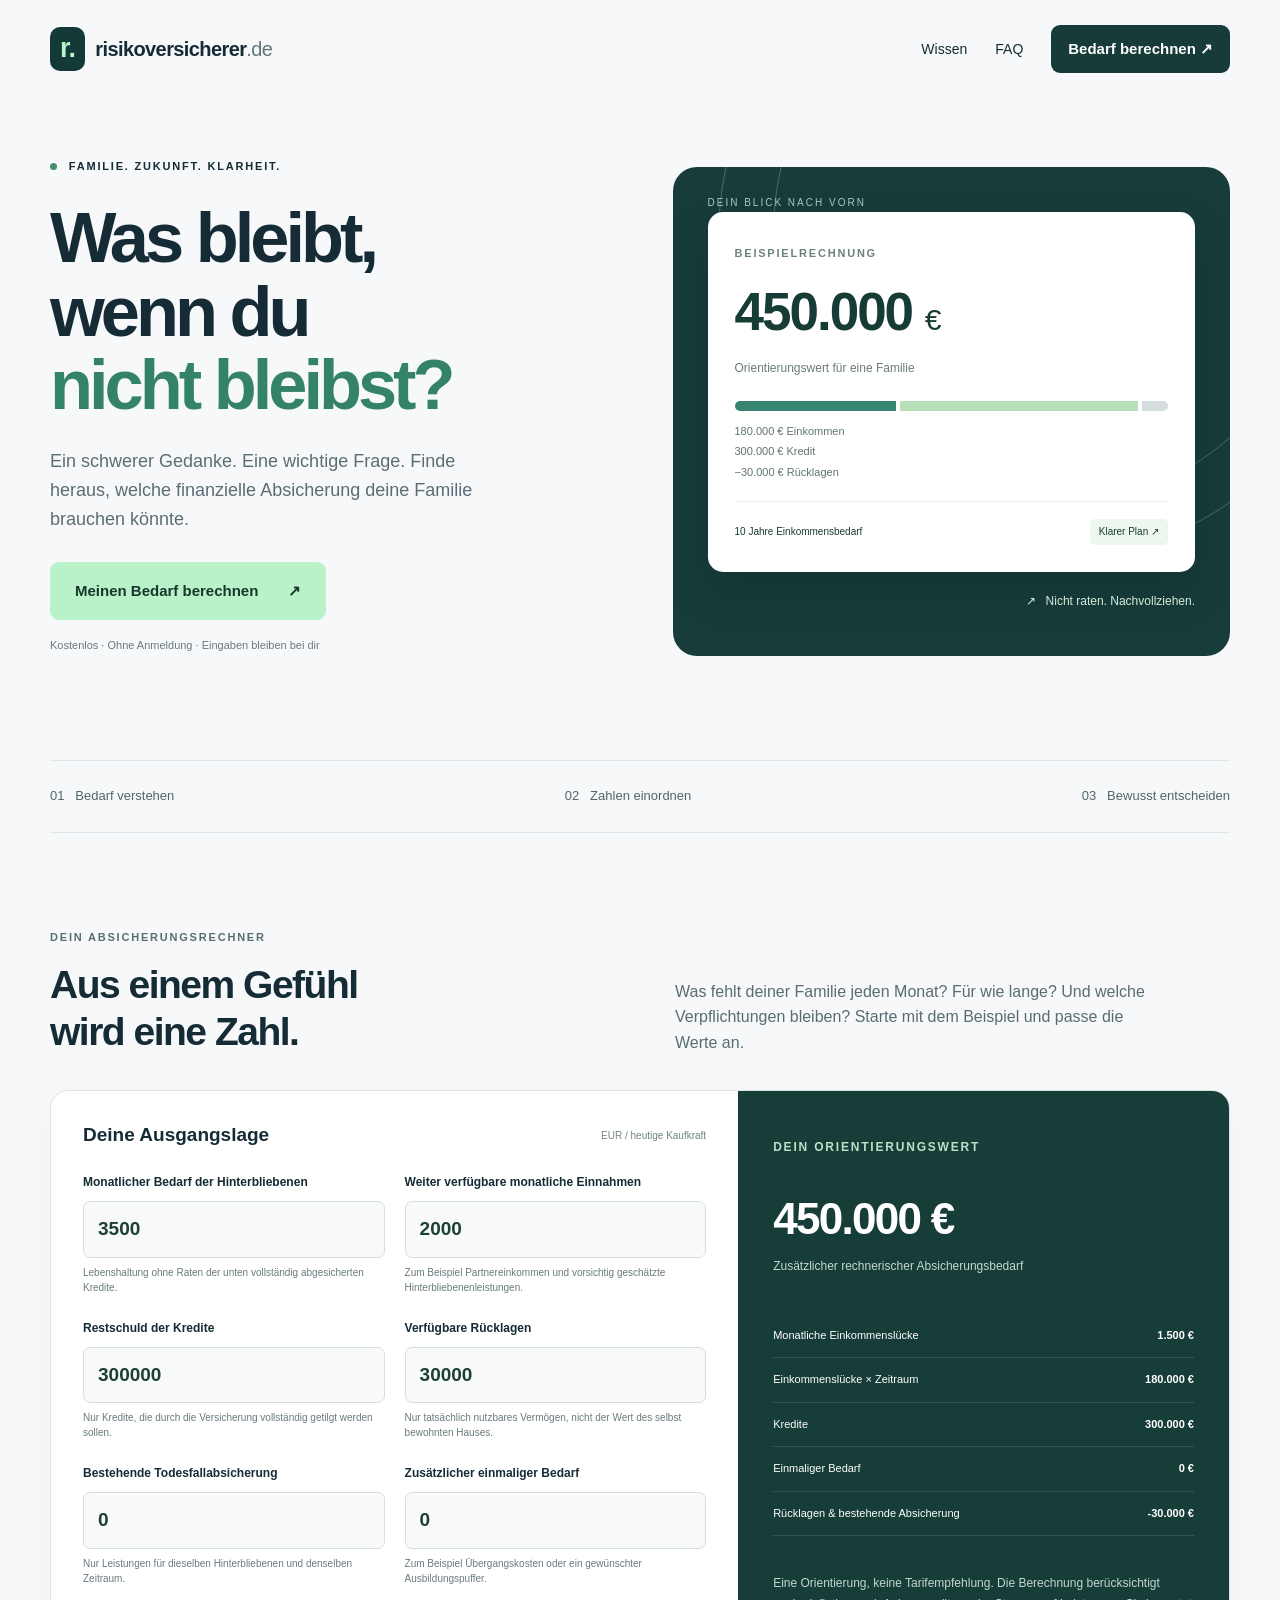
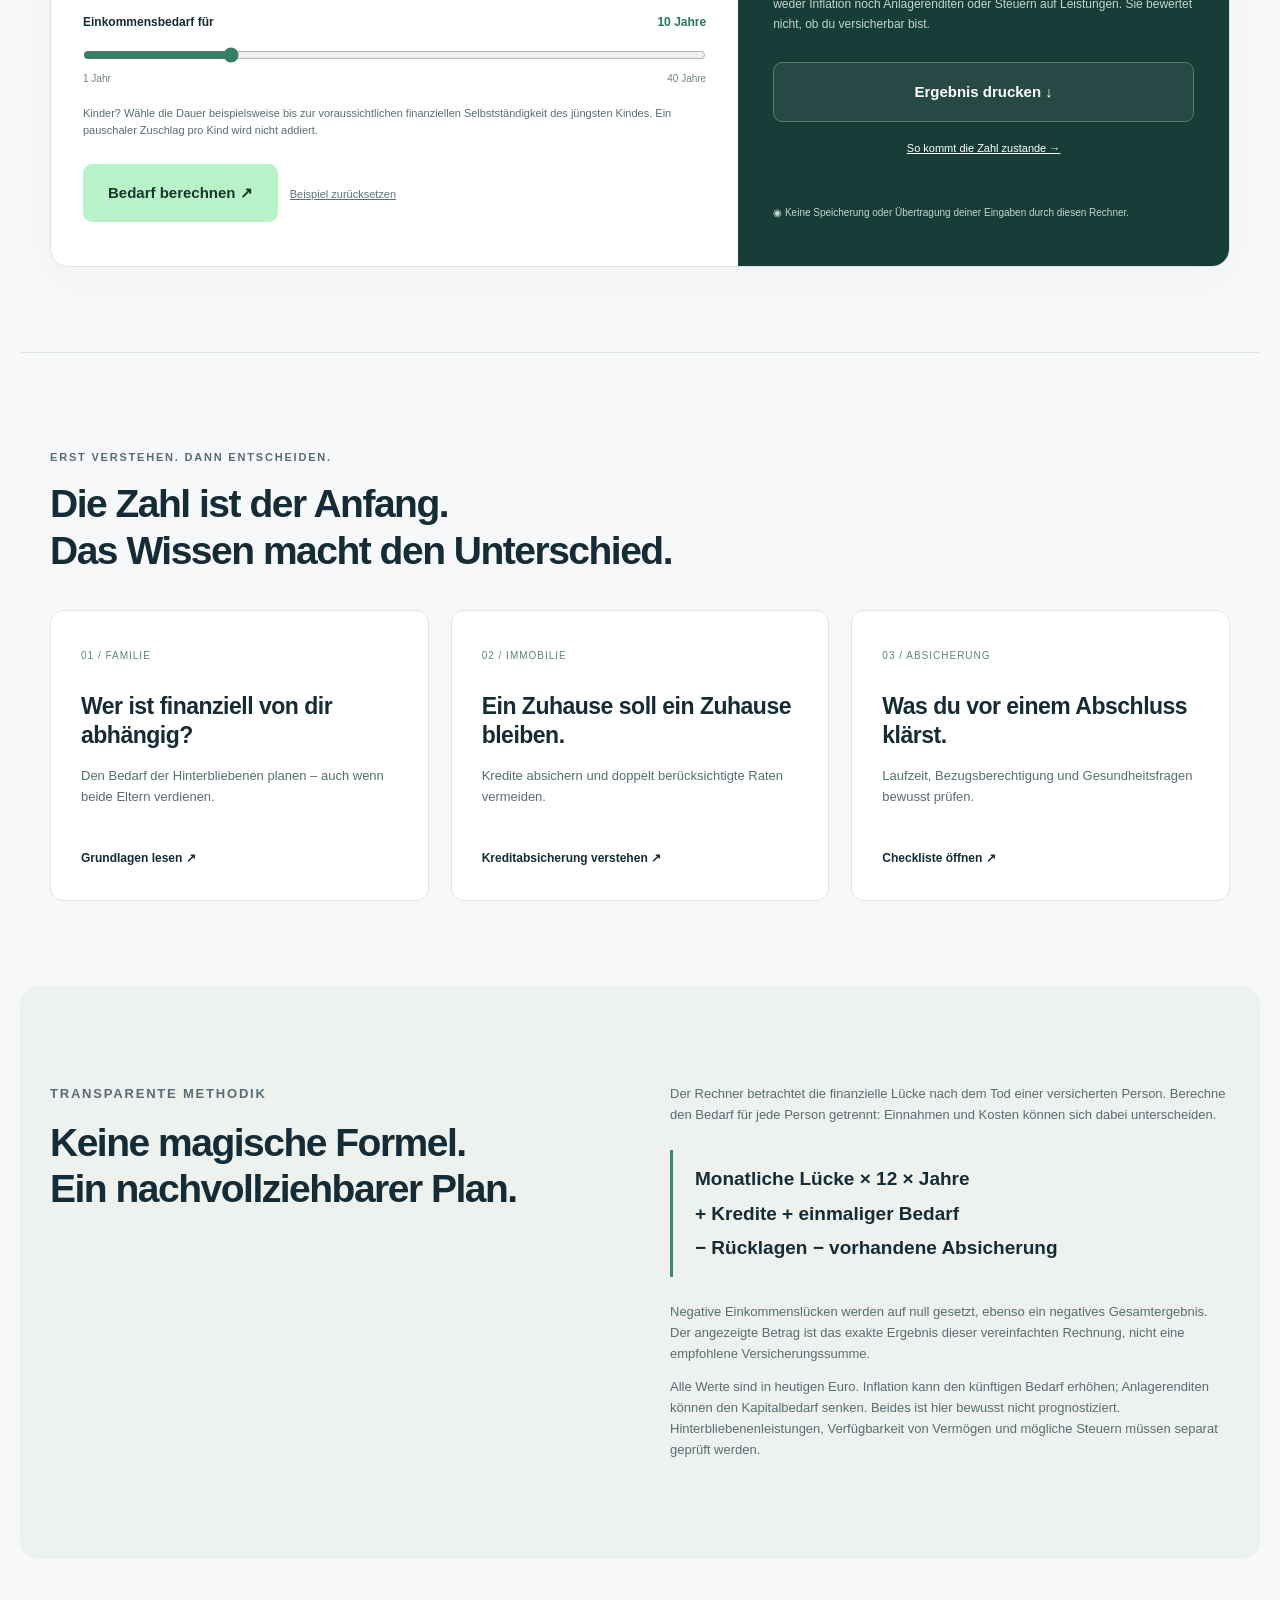
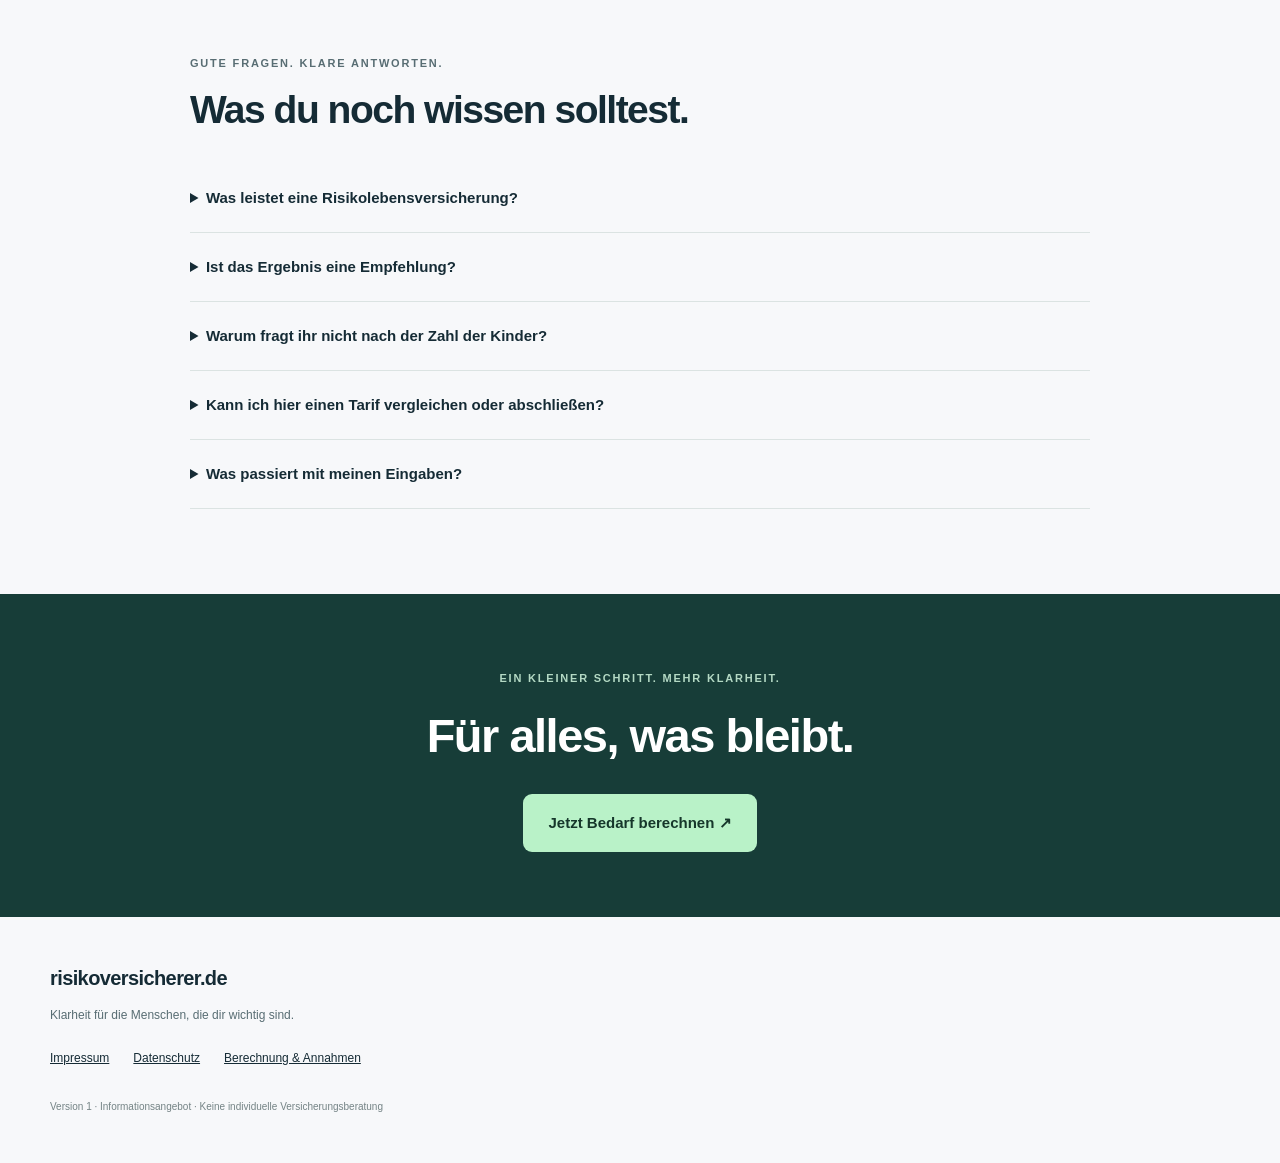
==== commit d9fbc9d3: "Restore original pages, retaining only robots metadata and canonical SEO changes" ====
--- a/index.html
+++ b/index.html
@@ -1 +1,5 @@
-<!doctype html><html lang="de"><head><meta charset="utf-8"><meta name="viewport" content="width=device-width,initial-scale=1"><meta name="robots" content="index,follow"><link rel="canonical" href="https://www.risikoversicherer.de/"><meta name="description" content="Risikolebensversicherung Rechner"><title>Risikoversicherer – Risikolebensversicherung Rechner</title><link rel="icon" href="assets/icon.svg" type="image/svg+xml"><link rel="stylesheet" href="assets/style.css"></head><body><a class="skip" href="#main">Zum Inhalt</a><header class="header"><a class="brand" href="index.html"><span class="logo">r.</span>risikoversicherer<span class="domain">.de</span></a><nav aria-label="Hauptnavigation"><a href="#ratgeber">Wissen</a><a href="#fragen">FAQ</a><a class="button small" href="#rechner">Bedarf berechnen ↗</a></nav></header><main id="main"><section class="hero"><p class="eyebrow">RISIKOLEBENSVERSICHERUNG KLAR GEDACHT</p><h1>Was wäre für deine Liebsten nötig,<br>wenn dein Einkommen morgen fehlt?</h1><p>Mit diesem Rechner findest du in wenigen Minuten eine belastbare Orientierung für die passende Absicherung.</p><div class="cta-row"><a class="button" href="#rechner">Jetzt Bedarf berechnen</a><a class="button ghost" href="ratgeber.html">Zum Ratgeber</a></div></section><section id="rechner" class="section"><div class="section-heading"><div><p class="eyebrow">DEIN ABSICHERUNGSRECHNER</p><h2>Aus einem Gefühl<br>wird eine Zahl.</h2></div><p>Was fehlt deiner Familie jeden Monat – und wie lange? Der Rechner kombiniert diese beiden Fragen zu einer nachvollziehbaren Summe.</p></div><form id="calculator" novalidate><div class="grid"><label>Monatlicher Bedarf der Hinterbliebenen (€)<input type="number" id="bedarf" inputmode="decimal" min="0" step="100" placeholder="z. B. 2500" required></label><label>Nettoeinkommen des Partners / der Partnerin (€)<input type="number" id="partner" inputmode="decimal" min="0" step="100" placeholder="z. B. 1500"></label><label>Weitere sichere monatliche Einnahmen (€)<input type="number" id="weitere" inputmode="decimal" min="0" step="50" placeholder="z. B. 300"></label><label>Anzahl unterhaltsberechtigter Kinder<input type="number" id="kinder" inputmode="numeric" min="0" step="1" placeholder="z. B. 2"></label><label>Geplante Absicherungsdauer (Jahre)<input type="number" id="jahre" inputmode="numeric" min="1" step="1" placeholder="z. B. 15" required></label><label>Sicherheitsaufschlag (%)<input type="number" id="aufschlag" inputmode="decimal" min="0" step="1" value="15"></label><label>Einmalige Zusatzkosten (z. B. Kreditrest) (€)<input type="number" id="einmalig" inputmode="decimal" min="0" step="500" placeholder="z. B. 80000"></label><label>Bereits vorhandene Rücklagen (€)<input type="number" id="ruecklagen" inputmode="decimal" min="0" step="500" placeholder="z. B. 25000"></label></div><div class="actions"><button type="submit" class="button">Bedarf berechnen</button><button type="button" id="reset" class="button ghost">Zurücksetzen</button></div></form><section class="result" aria-live="polite"><p class="eyebrow">DEIN ERGEBNIS</p><h3 id="summe">—</h3><p id="erklaerung">Gib deine Werte ein und starte die Berechnung.</p><ul id="details"></ul><p class="hint">Hinweis: Der Rechner liefert eine erste Orientierung und ersetzt keine individuelle Beratung.</p></section></section><section class="section knowledge" id="ratgeber"><p class="eyebrow">ERST VERSTEHEN. DANN ENTSCHEIDEN.</p><h2>Die Zahl ist der Anfang.<br>Das Wissen macht den Unterschied.</h2><div class="cards"><a class="card" href="ratgeber.html#warum"><h3>Warum absichern?</h3><p>Welche finanziellen Lücken im Ernstfall wirklich entstehen.</p></a><a class="card" href="ratgeber.html#hoehe"><h3>Wie hoch sollte die Summe sein?</h3><p>Faustformeln versus individuelle Bedarfsermittlung.</p></a><a class="card" href="ratgeber.html#laufzeit"><h3>Welche Laufzeit passt?</h3><p>Orientierung an Kindern, Krediten und Lebensphasen.</p></a></div></section><section id="methodik" class="section method"><div><p class="eyebrow">TRANSPARENTE METHODIK</p><h2>Keine magische Formel.<br>Ein nachvollziehbarer Plan.</h2></div><div><p>Der Rechner betrachtet die monatliche Versorgungslücke und rechnet sie auf die gewünschte Laufzeit hoch. Danach werden Sicherheitsaufschlag, Einmalbedarfe und vorhandene Rücklagen berücksichtigt.</p><ol><li>Monatliche Lücke = Bedarf − Einkommen Partner − weitere Einnahmen</li><li>Jahreslücke = monatliche Lücke × 12</li><li>Grundsumme = Jahreslücke × Laufzeit</li><li>+ Kindzuschlag (pauschal 25.000 € je Kind)</li><li>+ Einmalige Zusatzkosten</li><li>− Vorhandene Rücklagen</li><li>+ Sicherheitsaufschlag</li></ol></div></section><section class="section faq" id="fragen"><p class="eyebrow">GUTE FRAGEN. KLARE ANTWORTEN.</p><h2>Was du noch wissen solltest.</h2><details><summary>Was leistet eine Risikolebensversicherung?</summary><p>Sie zahlt im Todesfall der versicherten Person eine vereinbarte Summe an die benannte begünstigte Person aus.</p></details><details><summary>Ist der Rechner verbindlich?</summary><p>Nein. Das Ergebnis ist eine Orientierung auf Basis deiner Eingaben und vereinfachter Annahmen.</p></details><details><summary>Warum ein Sicherheitsaufschlag?</summary><p>Damit Inflation, unerwartete Kosten oder Einkommensschwankungen besser abgefedert werden.</p></details></section></main><footer><a class="brand" href="index.html">risikoversicherer.de</a><p>Klarheit für die Menschen, die dir wichtig sind.</p><div><a href="impressum.html">Impressum</a><a href="datenschutz.html">Datenschutz</a><a href="#methodik">Berechnung &amp; Annahmen</a></div><small>Version 1 · Informationsangebot · Keine individuelle Versicherungsberatung</small></footer><script src="assets/calculator.js"></script></body></html>
+<!doctype html><html lang="de"><head><meta charset="utf-8"><meta name="viewport" content="width=device-width,initial-scale=1"><meta name="robots" content="index,follow"><link rel="canonical" href="https://www.risikoversicherer.de/"><meta name="description" content="Berechne einen Orientierungswert für den Absicherungsbedarf deiner Familie. Transparent, kostenlos und ohne Übertragung deiner Eingaben."><title>risikoversicherer.de – Klarheit für deine Familie</title><link rel="icon" href="assets/icon.svg" type="image/svg+xml"><link rel="stylesheet" href="assets/style.css"></head><body><a class="skip" href="#main">Zum Inhalt</a><header class="header"><a class="brand" href="index.html"><span class="logo">r.</span>risikoversicherer<span class="domain">.de</span></a><nav aria-label="Hauptnavigation"><a href="index.html#ratgeber">Wissen</a><a href="index.html#fragen">FAQ</a><a class="button small" href="index.html#rechner">Bedarf berechnen ↗</a></nav></header><main id="main"><section class="hero"><div><div class="eyebrow"><span></span> FAMILIE. ZUKUNFT. KLARHEIT.</div><h1>Was bleibt,<br>wenn du<br><em>nicht bleibst?</em></h1><p class="lead">Ein schwerer Gedanke. Eine wichtige Frage. Finde heraus, welche finanzielle Absicherung deine Familie brauchen könnte.</p><a class="button" href="#rechner">Meinen Bedarf berechnen <span>↗</span></a><p class="micro">Kostenlos · Ohne Anmeldung · Eingaben bleiben bei dir</p></div><div class="hero-visual" aria-label="Beispiel einer Absicherungsplanung"><div class="orbit orbit-one"></div><div class="orbit orbit-two"></div><div class="visual-label">DEIN BLICK NACH VORN</div><div class="example"><span class="eyebrow">BEISPIELRECHNUNG</span><div class="example-amount">450.000 <span>€</span></div><p>Orientierungswert für eine Familie</p><div class="segments"><span></span><span></span><span></span></div><div class="legend"><span>180.000 € Einkommen</span><span>300.000 € Kredit</span><span>−30.000 € Rücklagen</span></div><div class="example-bottom"><span>10 Jahre Einkommensbedarf</span><span class="badge">Klarer Plan ↗</span></div></div><div class="floating">↗ &nbsp; Nicht raten. Nachvollziehen.</div></div></section><div class="trust-strip"><span>01 &nbsp; Bedarf verstehen</span><span>02 &nbsp; Zahlen einordnen</span><span>03 &nbsp; Bewusst entscheiden</span></div>
+<section id="rechner" class="section"><div class="section-heading"><div><p class="eyebrow">DEIN ABSICHERUNGSRECHNER</p><h2>Aus einem Gefühl<br>wird eine Zahl.</h2></div><p>Was fehlt deiner Familie jeden Monat? Für wie lange? Und welche Verpflichtungen bleiben? Starte mit dem Beispiel und passe die Werte an.</p></div><div class="calculator"><form id="calculator-form"><div class="form-head"><h3>Deine Ausgangslage</h3><span>EUR / heutige Kaufkraft</span></div><div class="fields"><label>Monatlicher Bedarf der Hinterbliebenen<input id="expenses" type="number" min="0" max="100000" step="1" value="3500" required><small>Lebenshaltung ohne Raten der unten vollständig abgesicherten Kredite.</small></label><label>Weiter verfügbare monatliche Einnahmen<input id="income" type="number" min="0" max="100000" step="1" value="2000" required><small>Zum Beispiel Partnereinkommen und vorsichtig geschätzte Hinterbliebenenleistungen.</small></label><label>Restschuld der Kredite<input id="debt" type="number" min="0" max="10000000" step="1" value="300000" required><small>Nur Kredite, die durch die Versicherung vollständig getilgt werden sollen.</small></label><label>Verfügbare Rücklagen<input id="assets" type="number" min="0" max="10000000" step="1" value="30000" required><small>Nur tatsächlich nutzbares Vermögen, nicht der Wert des selbst bewohnten Hauses.</small></label><label>Bestehende Todesfallabsicherung<input id="coverage" type="number" min="0" max="10000000" step="1" value="0" required><small>Nur Leistungen für dieselben Hinterbliebenen und denselben Zeitraum.</small></label><label>Zusätzlicher einmaliger Bedarf<input id="extra" type="number" min="0" max="1000000" step="1" value="0" required><small>Zum Beispiel Übergangskosten oder ein gewünschter Ausbildungspuffer.</small></label></div><label class="range-label" for="years">Einkommensbedarf für <strong><output id="years-value">10</output> Jahre</strong></label><input id="years" type="range" min="1" max="40" step="1" value="10"><div class="range-ends"><span>1 Jahr</span><span>40 Jahre</span></div><p class="hint">Kinder? Wähle die Dauer beispielsweise bis zur voraussichtlichen finanziellen Selbstständigkeit des jüngsten Kindes. Ein pauschaler Zuschlag pro Kind wird nicht addiert.</p><button class="button" type="submit">Bedarf berechnen ↗</button><button class="text-button" id="reset" type="button">Beispiel zurücksetzen</button><p id="error" role="alert"></p></form><aside class="result"><p class="eyebrow">DEIN ORIENTIERUNGSWERT</p><div aria-live="polite" aria-atomic="true"><h3 id="total">450.000 €</h3><p id="result-caption">Zusätzlicher rechnerischer Absicherungsbedarf</p></div><div class="result-lines"><div><span>Monatliche Einkommenslücke</span><strong id="gap">1.500 €</strong></div><div><span>Einkommenslücke × Zeitraum</span><strong id="replacement">180.000 €</strong></div><div><span>Kredite</span><strong id="debt-result">300.000 €</strong></div><div><span>Einmaliger Bedarf</span><strong id="extra-result">0 €</strong></div><div><span>Rücklagen & bestehende Absicherung</span><strong id="deductions">−30.000 €</strong></div></div><p class="result-note">Eine Orientierung, keine Tarifempfehlung. Die Berechnung berücksichtigt weder Inflation noch Anlagerenditen oder Steuern auf Leistungen. Sie bewertet nicht, ob du versicherbar bist.</p><button id="print" class="button secondary" type="button">Ergebnis drucken ↓</button><a class="result-link" href="#methodik">So kommt die Zahl zustande →</a><p class="privacy-note">◉ Keine Speicherung oder Übertragung deiner Eingaben durch diesen Rechner.</p></aside></div><noscript><p>Bitte aktiviere JavaScript für den Rechner. Formel: max(0, monatlicher Bedarf − Einnahmen) × 12 × Jahre + Kredite + Einmalbedarf − Rücklagen − bestehende Absicherung; mindestens 0 €.</p></noscript></section>
+<section class="section knowledge" id="ratgeber"><p class="eyebrow">ERST VERSTEHEN. DANN ENTSCHEIDEN.</p><h2>Die Zahl ist der Anfang.<br>Das Wissen macht den Unterschied.</h2><div class="cards"><a href="ratgeber.html#familie"><span class="card-number">01 / FAMILIE</span><h3>Wer ist finanziell von dir abhängig?</h3><p>Den Bedarf der Hinterbliebenen planen – auch wenn beide Eltern verdienen.</p><span>Grundlagen lesen ↗</span></a><a href="ratgeber.html#immobilie"><span class="card-number">02 / IMMOBILIE</span><h3>Ein Zuhause soll ein Zuhause bleiben.</h3><p>Kredite absichern und doppelt berücksichtigte Raten vermeiden.</p><span>Kreditabsicherung verstehen ↗</span></a><a href="ratgeber.html#abschluss"><span class="card-number">03 / ABSICHERUNG</span><h3>Was du vor einem Abschluss klärst.</h3><p>Laufzeit, Bezugsberechtigung und Gesundheitsfragen bewusst prüfen.</p><span>Checkliste öffnen ↗</span></a></div></section>
+<section id="methodik" class="section method"><div><p class="eyebrow">TRANSPARENTE METHODIK</p><h2>Keine magische Formel.<br>Ein nachvollziehbarer Plan.</h2></div><div><p>Der Rechner betrachtet die finanzielle Lücke nach dem Tod einer versicherten Person. Berechne den Bedarf für jede Person getrennt: Einnahmen und Kosten können sich dabei unterscheiden.</p><div class="formula">Monatliche Lücke × 12 × Jahre<br>+ Kredite + einmaliger Bedarf<br>− Rücklagen − vorhandene Absicherung</div><p>Negative Einkommenslücken werden auf null gesetzt, ebenso ein negatives Gesamtergebnis. Der angezeigte Betrag ist das exakte Ergebnis dieser vereinfachten Rechnung, nicht eine empfohlene Versicherungssumme.</p><p>Alle Werte sind in heutigen Euro. Inflation kann den künftigen Bedarf erhöhen; Anlagerenditen können den Kapitalbedarf senken. Beides ist hier bewusst nicht prognostiziert. Hinterbliebenenleistungen, Verfügbarkeit von Vermögen und mögliche Steuern müssen separat geprüft werden.</p></div></section>
+<section class="section faq" id="fragen"><p class="eyebrow">GUTE FRAGEN. KLARE ANTWORTEN.</p><h2>Was du noch wissen solltest.</h2><details><summary>Was leistet eine Risikolebensversicherung?</summary><p>Sie sichert das Todesfallrisiko während einer vereinbarten Laufzeit ab. Die Bedingungen bestimmen, wann eine Leistung fällig wird. Sie dient grundsätzlich nicht dem Vermögensaufbau.</p></details><details><summary>Ist das Ergebnis eine Empfehlung?</summary><p>Nein. Es ist ein Rechenwert unter deinen Annahmen. Individuelle Beratung kann unter anderem Vertragsgestaltung, Gesundheitsprüfung, steuerliche Aspekte und vorhandene Ansprüche berücksichtigen.</p></details><details><summary>Warum fragt ihr nicht nach der Zahl der Kinder?</summary><p>Entscheidend sind die tatsächlichen Kosten und die benötigte Dauer. Kinder beeinflussen diese Werte, aber ein pauschaler Zuschlag würde bereits enthaltene Ausgaben möglicherweise doppelt zählen.</p></details><details><summary>Kann ich hier einen Tarif vergleichen oder abschließen?</summary><p>In Version 1 gibt es keinen Tarifvergleich und keine Vermittlung. Du kannst deinen Bedarf nachvollziehen und die Grundlagen lesen.</p></details><details><summary>Was passiert mit meinen Eingaben?</summary><p>Die Berechnung läuft in deinem Browser. Der Rechner sendet deine Werte nicht an einen Server und speichert sie nicht. Beim Neuladen erscheinen die Beispielwerte. Der Hostinganbieter verarbeitet technisch notwendige Zugriffsdaten.</p></details></section><section class="closing"><p class="eyebrow">EIN KLEINER SCHRITT. MEHR KLARHEIT.</p><h2>Für alles, was bleibt.</h2><a class="button" href="#rechner">Jetzt Bedarf berechnen ↗</a></section></main><script src="assets/calculator.js" defer></script><footer><a class="brand" href="index.html">risikoversicherer.de</a><p>Klarheit für die Menschen, die dir wichtig sind.</p><div><a href="impressum.html">Impressum</a><a href="datenschutz.html">Datenschutz</a><a href="index.html#methodik">Berechnung & Annahmen</a></div><small>Version 1 · Informationsangebot · Keine individuelle Versicherungsberatung</small></footer></body></html>
